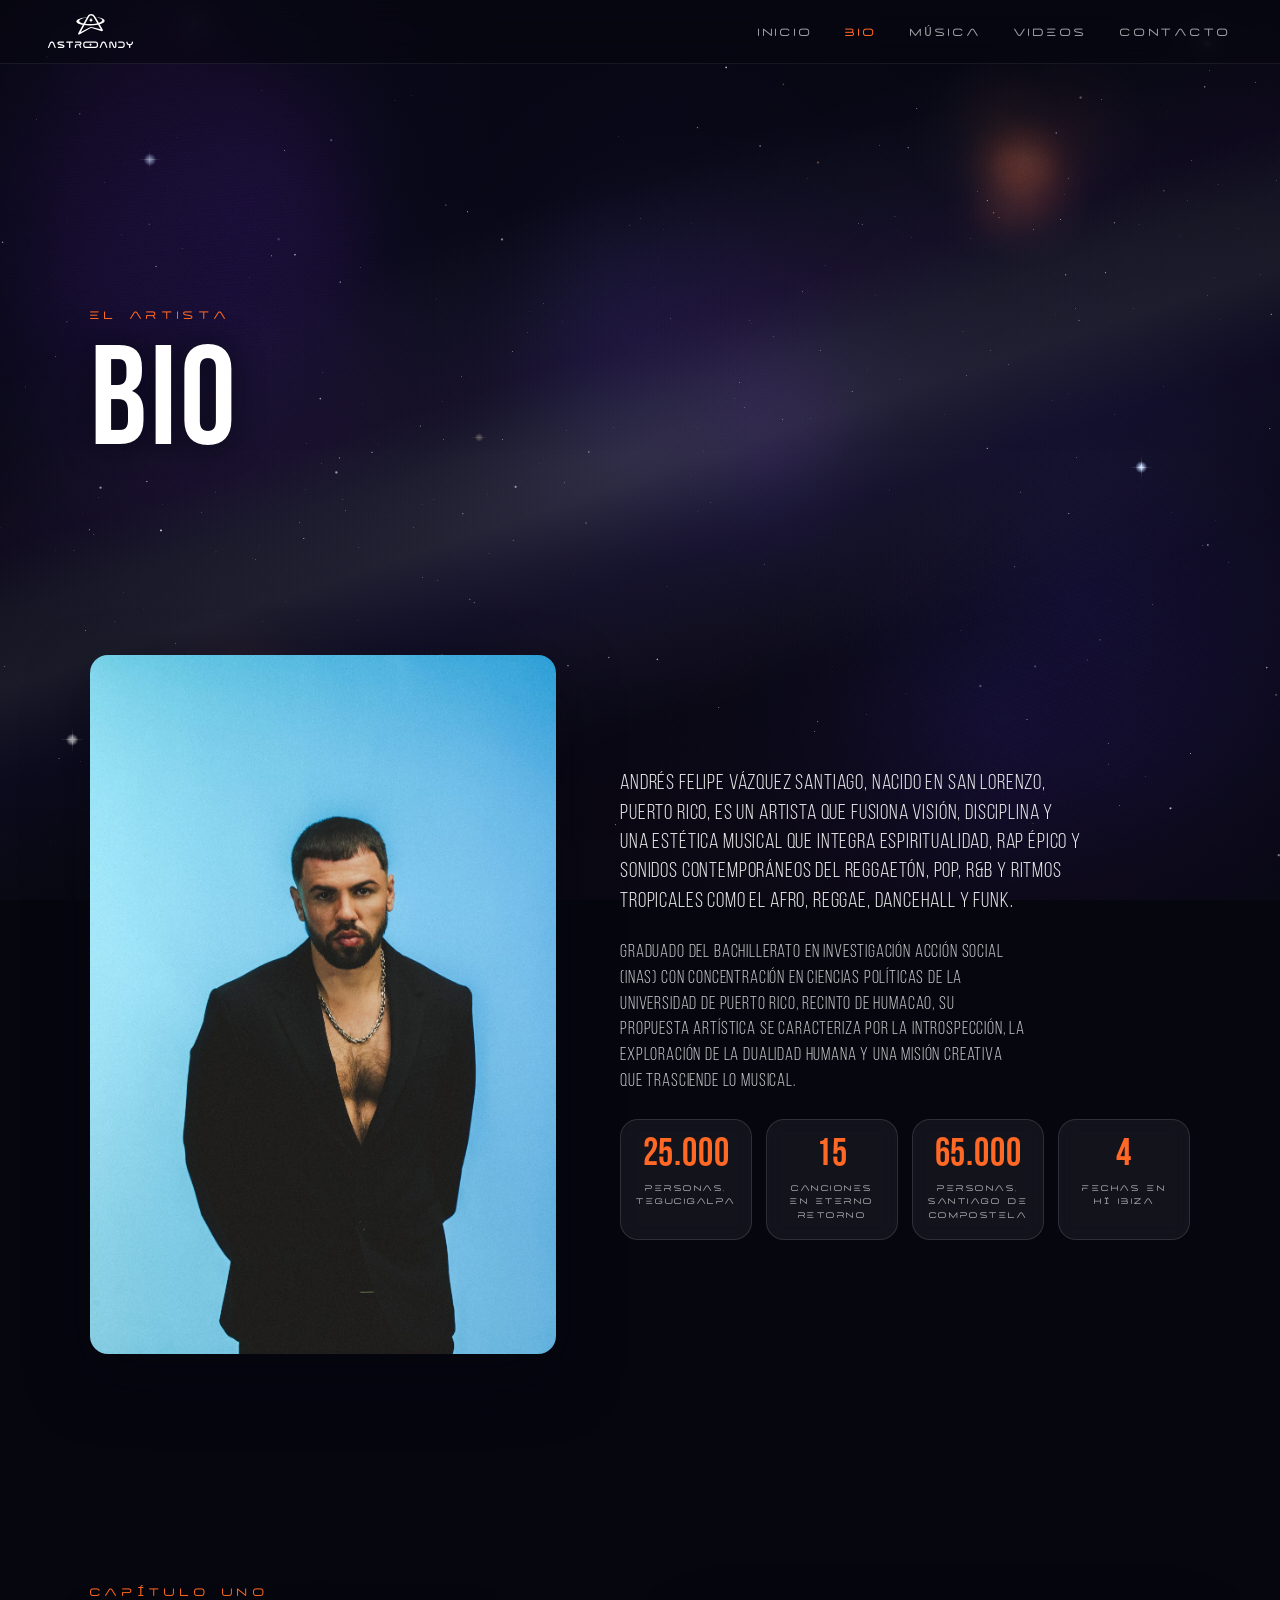
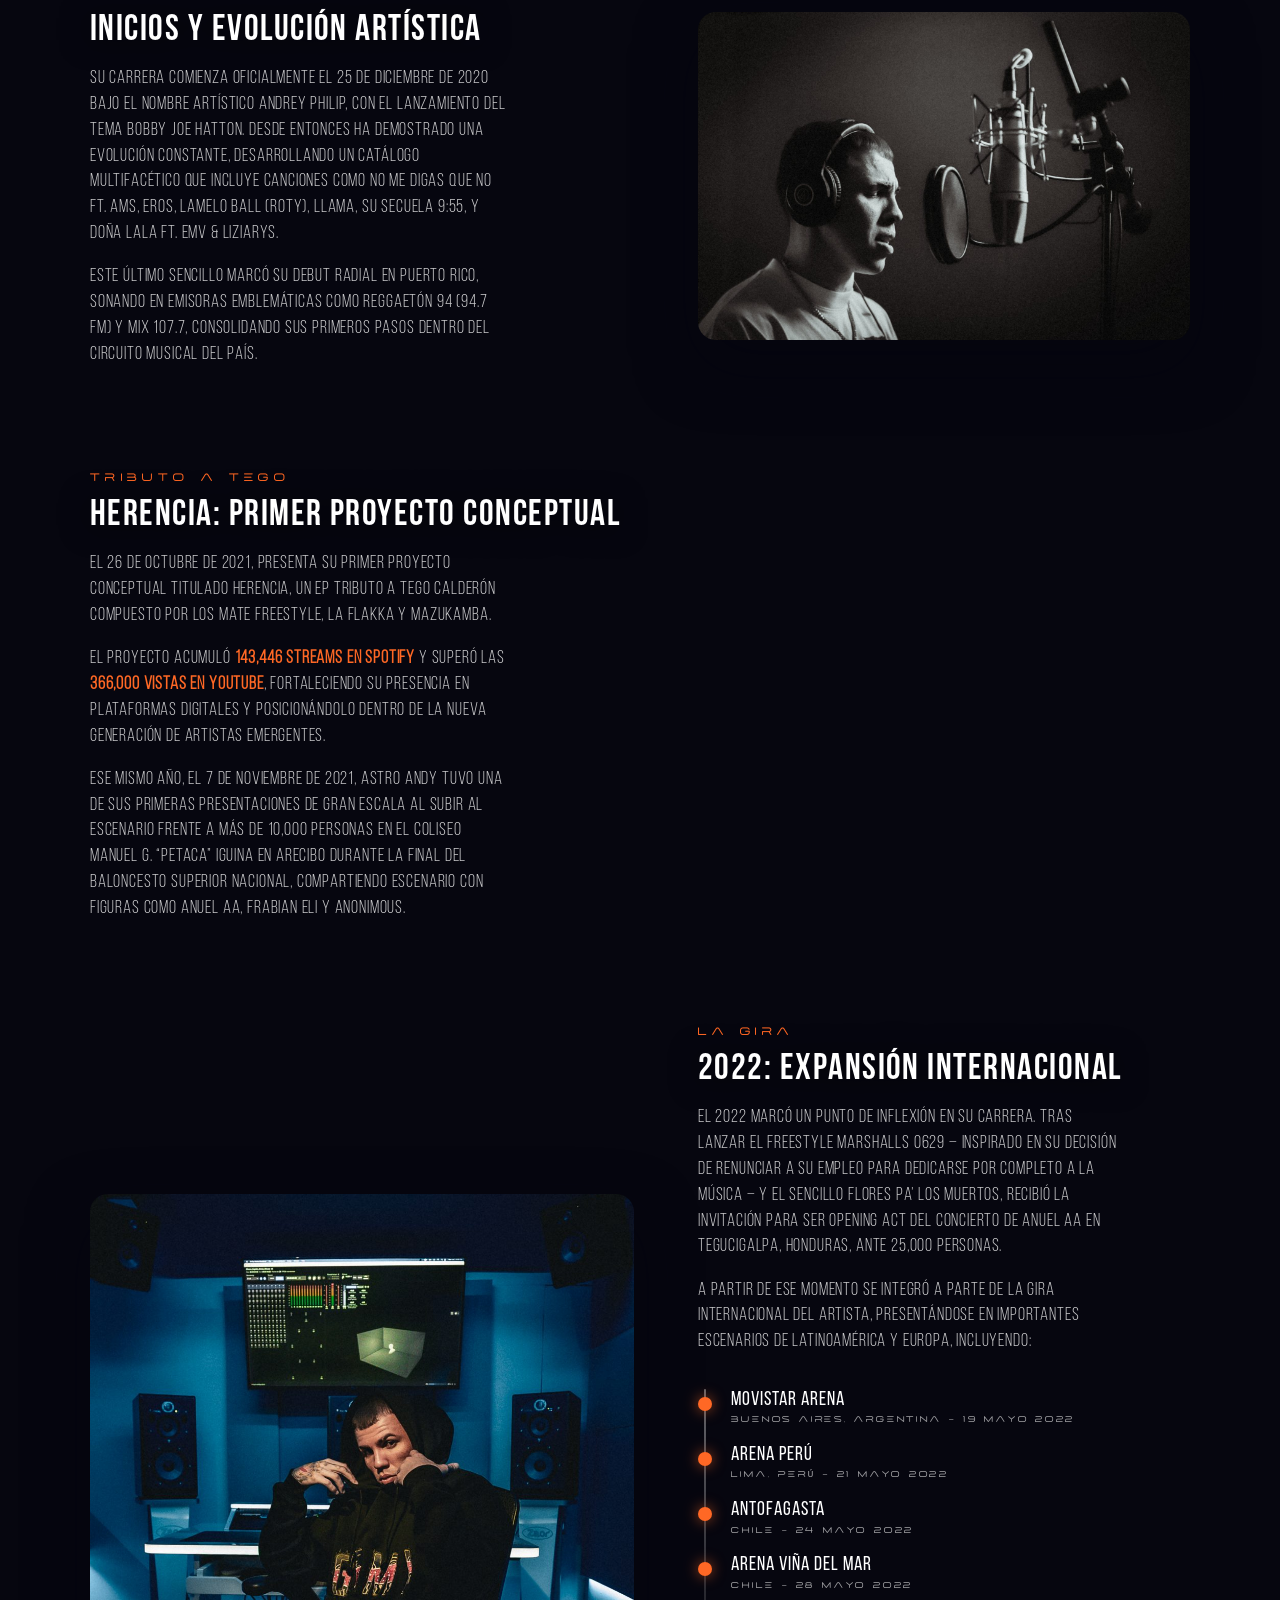
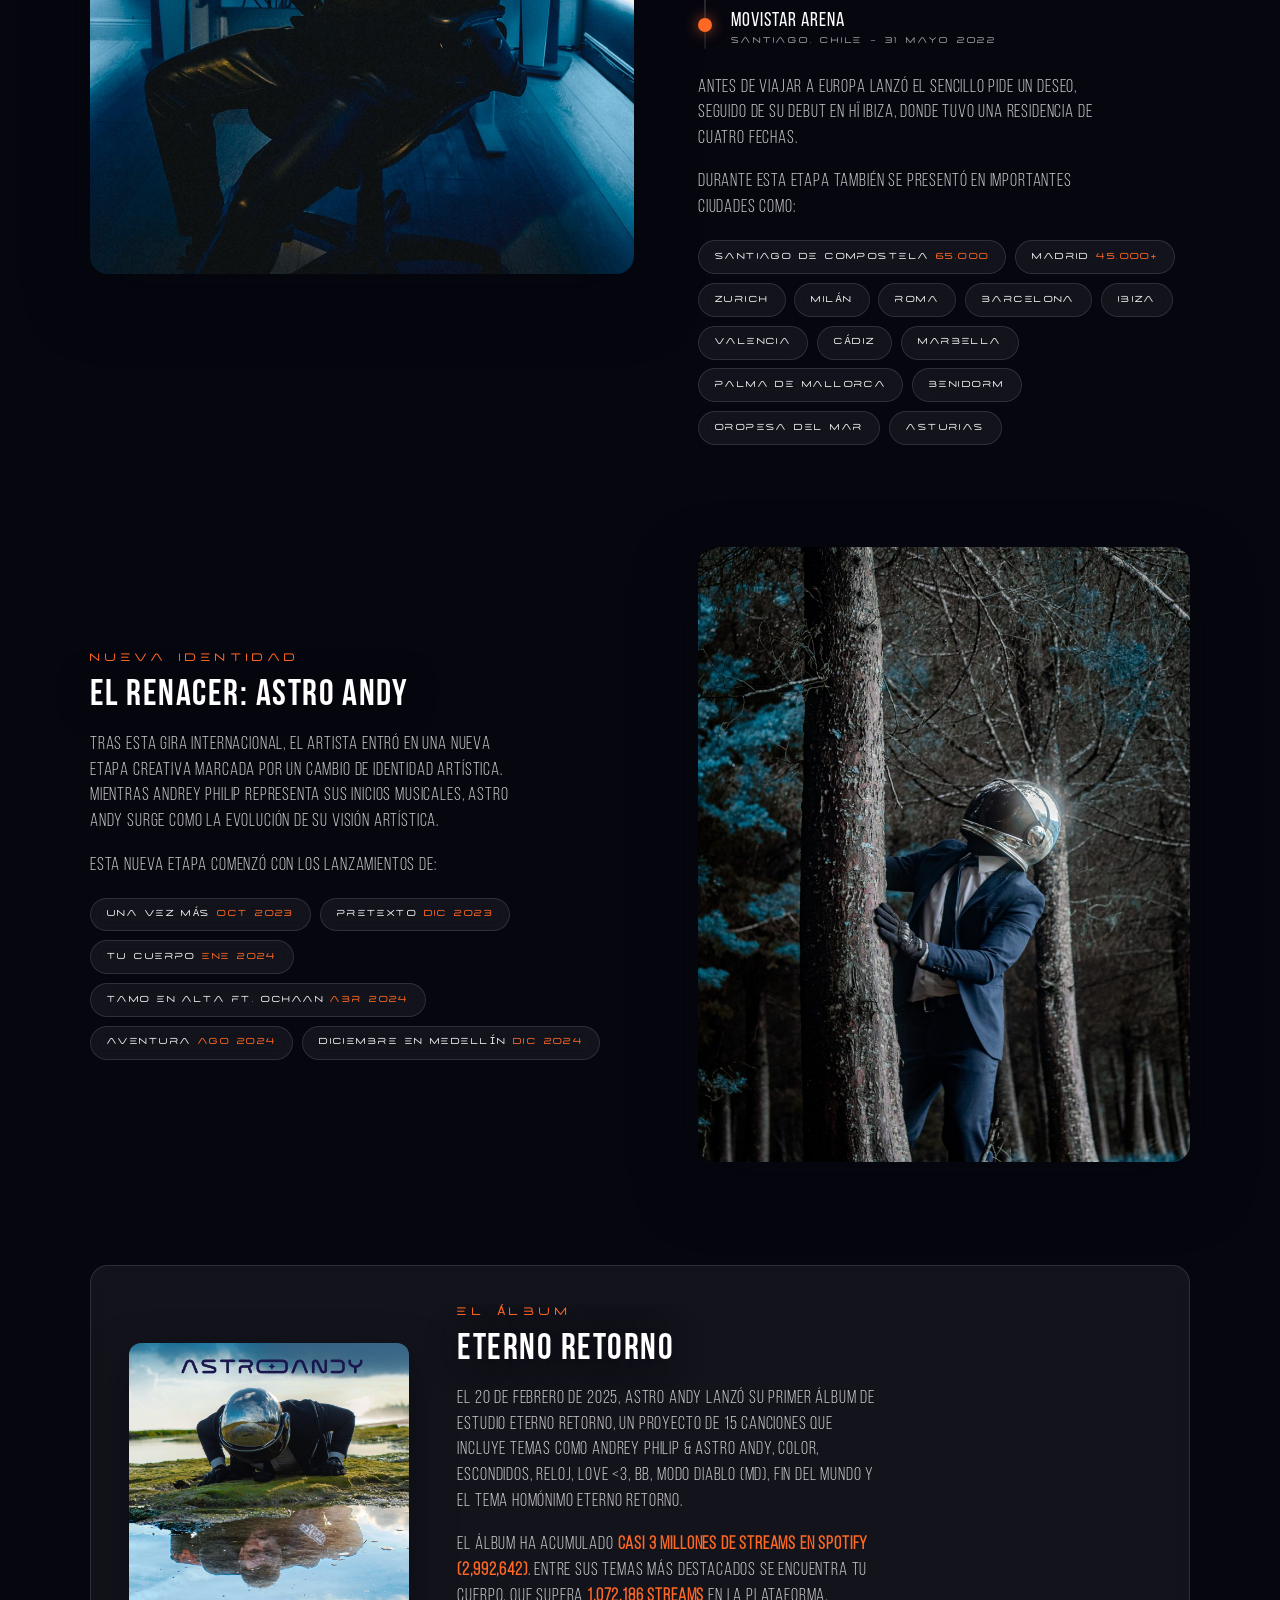
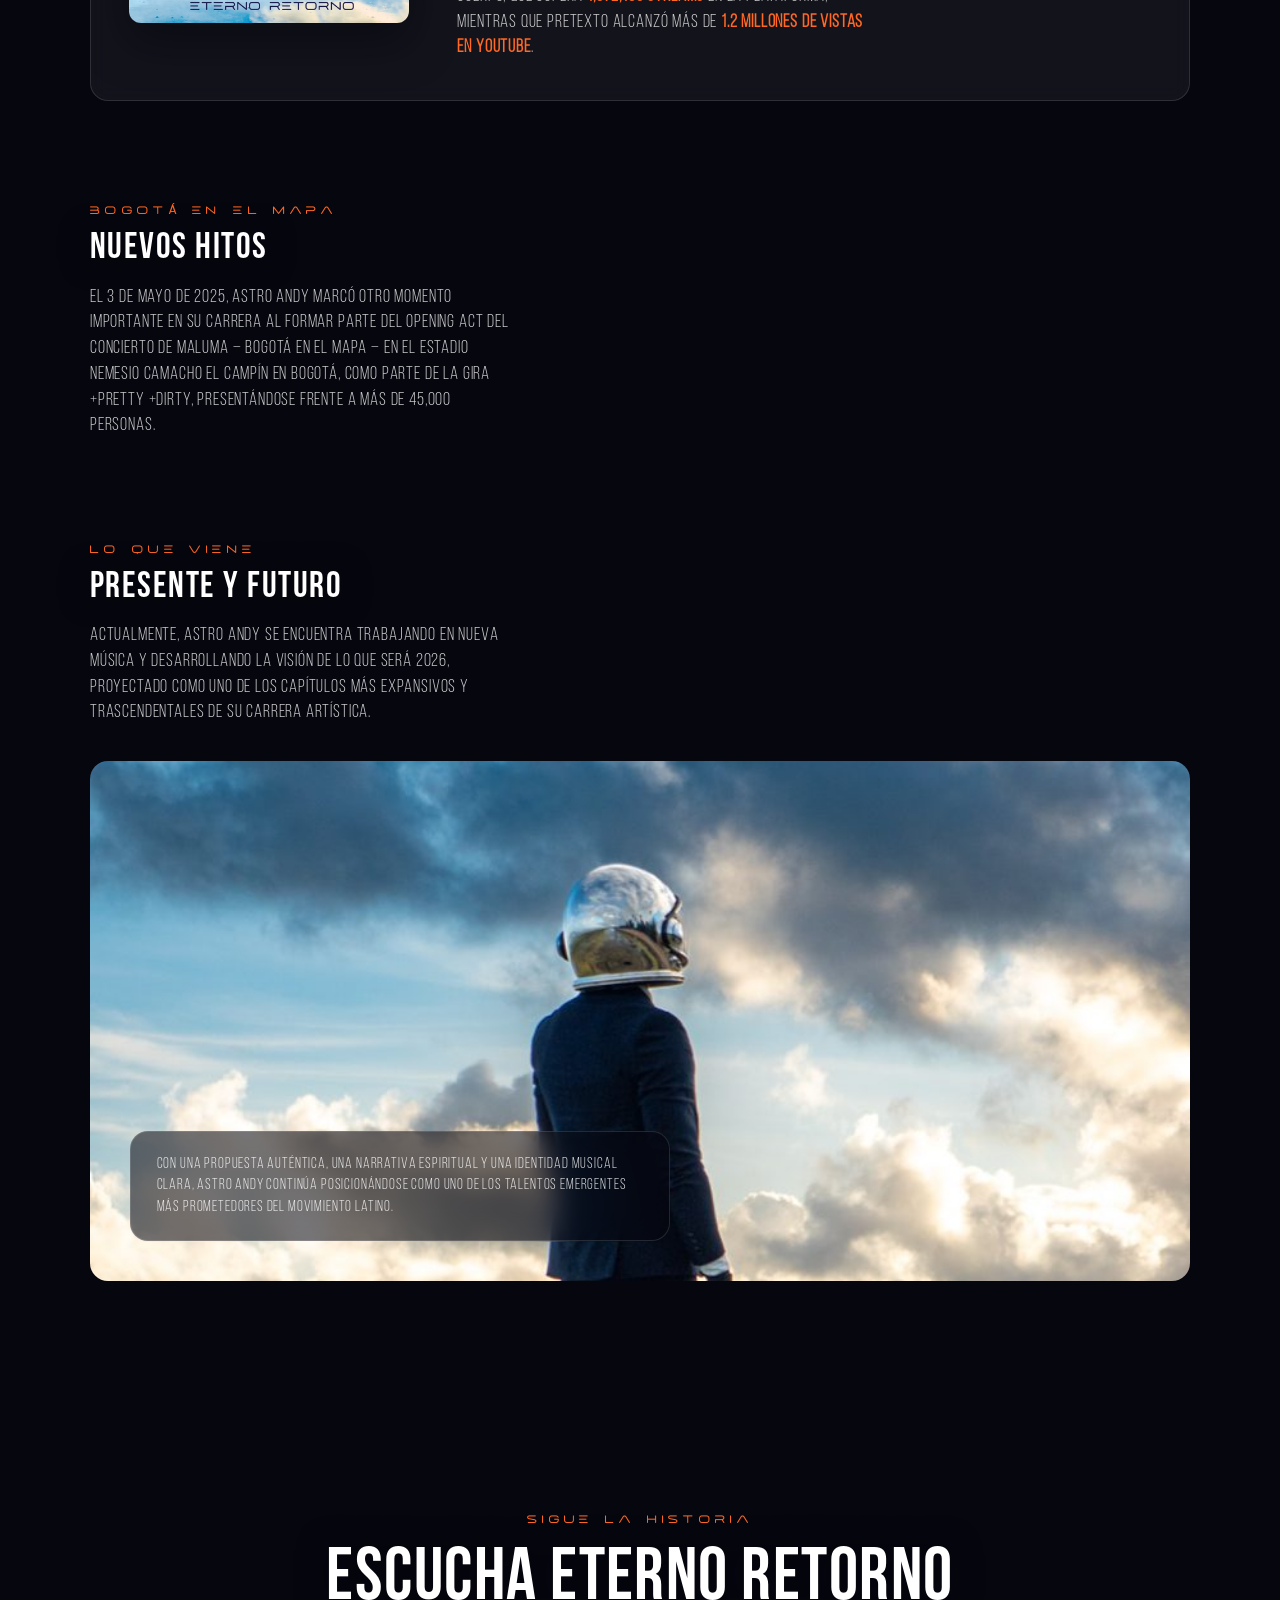
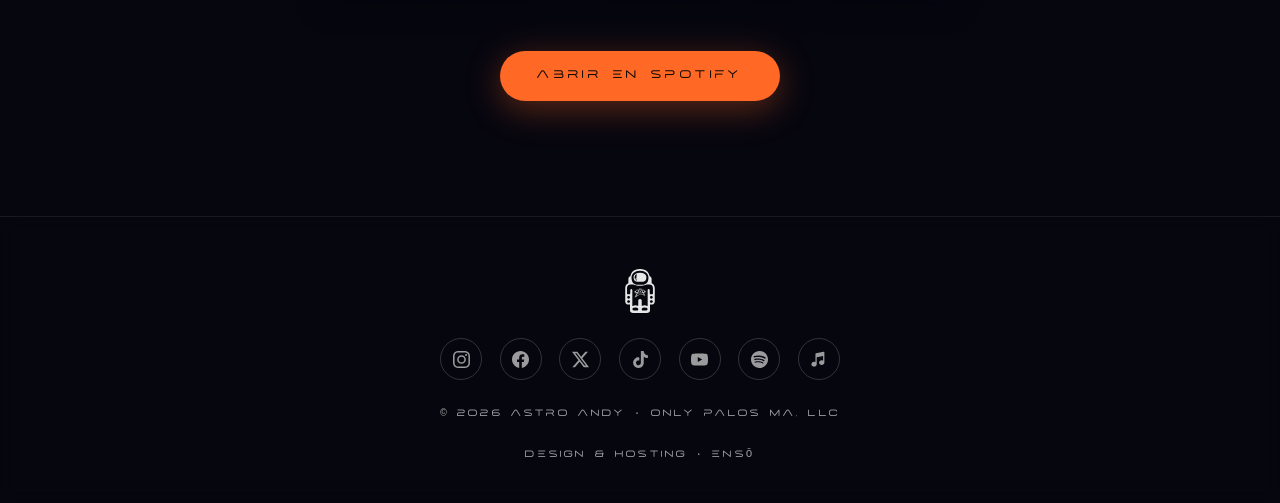
==== bio.html @ 5dbb5cb6 "Astro Andy site concept demo - galaxy background, 5 pages" ====
<!DOCTYPE html>
<html lang="es">
<head>
  <meta charset="UTF-8">
  <meta name="viewport" content="width=device-width, initial-scale=1.0">
  <meta name="robots" content="noindex, nofollow">
  <title>Astro Andy – Bio</title>
  <meta name="description" content="La historia de Astro Andy – de Andrey Philip a Eterno Retorno: giras por Latinoamérica y Europa, residencia en HÏ Ibiza y escenarios ante decenas de miles.">
  <link rel="icon" href="assets/logo/2c.svg">
  <link rel="stylesheet" href="site.css">
  <script src="galaxy.js" defer></script>
  <script src="site.js" defer></script>
  <style>
    /* ---------- bio page-specific ---------- */
    .sr-only { position:absolute; width:1px; height:1px; padding:0; margin:-1px; overflow:hidden; clip:rect(0 0 0 0); white-space:nowrap; border:0; }

    .page-hero {
      min-height:60vh; display:flex; flex-direction:column; justify-content:flex-end;
      padding:8.5rem 0 clamp(2.5rem,5vw,4rem);
    }
    .page-hero .wrap { width:100%; }
    .page-hero .lead { margin-top:1.4rem; }

    /* intro split */
    .intro-grid { display:grid; grid-template-columns:.9fr 1.1fr; gap:clamp(2rem,5vw,4rem); align-items:stretch; }
    .intro-media img {
      width:100%; height:100%; min-height:440px; object-fit:cover;
      border-radius:18px; display:block; box-shadow:0 24px 60px rgba(6,6,15,.55);
    }
    .intro-copy { display:flex; flex-direction:column; justify-content:center; gap:1.5rem; }
    .intro-copy p { color:rgba(255,255,255,.78); max-width:58ch; }
    .intro-copy .intro-lead { font-size:clamp(1.2rem,1.7vw,1.45rem); line-height:1.35; color:var(--text); }

    .stats { display:grid; grid-template-columns:repeat(4,1fr); gap:.9rem; }
    .stat { padding:1.1rem .9rem 1rem; text-align:center; }
    .stat__num {
      display:block; font-family:var(--display); font-weight:700;
      font-size:clamp(1.9rem,3vw,2.7rem); line-height:1; color:var(--orange);
    }
    .stat__label {
      display:block; margin-top:.45rem; font-family:var(--accent);
      font-size:.6rem; letter-spacing:.16em; text-transform:uppercase; color:var(--text-dim);
    }
    .stats .stat:nth-child(2) { transition-delay:.07s; }
    .stats .stat:nth-child(3) { transition-delay:.14s; }
    .stats .stat:nth-child(4) { transition-delay:.21s; }

    /* story */
    .story { display:flex; flex-direction:column; gap:clamp(4.5rem,8vw,7rem); }
    .story p { color:rgba(255,255,255,.78); max-width:60ch; margin-top:1.1rem; }
    .story .eyebrow { margin-bottom:.7rem; }
    .hl { color:var(--orange); font-weight:700; }

    .story-grid { display:grid; grid-template-columns:1.05fr .95fr; gap:clamp(2rem,5vw,4rem); align-items:center; }
    .story-grid--flip .story-media { order:-1; }
    .story-media img {
      width:100%; height:auto; aspect-ratio:4/5; object-fit:cover;
      border-radius:18px; display:block; box-shadow:0 24px 60px rgba(6,6,15,.55);
    }
    .story-media--landscape img { aspect-ratio:3/2; }
    .story-block--narrow { max-width:760px; }

    /* timeline */
    .timeline { list-style:none; position:relative; margin:1.6rem 0 .4rem; }
    .timeline::before {
      content:""; position:absolute; left:6px; top:8px; bottom:8px; width:2px;
      background:linear-gradient(rgba(255,255,255,.38), rgba(255,255,255,.08));
      border-radius:2px;
    }
    .timeline li { position:relative; padding:.5rem 0 .5rem 2.1rem; }
    .timeline li::before {
      content:""; position:absolute; left:0; top:1rem; width:14px; height:14px; border-radius:50%;
      background:var(--orange); box-shadow:0 0 14px rgba(255,104,37,.65);
    }
    .timeline__venue { display:block; font-family:var(--display); font-size:1.25rem; letter-spacing:.05em; color:#fff; line-height:1.15; }
    .timeline__meta { display:block; font-family:var(--accent); font-size:.62rem; letter-spacing:.18em; text-transform:uppercase; color:var(--text-dim); margin-top:.15rem; }

    /* tag-cloud pills */
    .pills { list-style:none; display:flex; flex-wrap:wrap; gap:.55rem; margin-top:1.2rem; }
    .pills li {
      font-family:var(--accent); font-size:.64rem; letter-spacing:.14em; text-transform:uppercase;
      color:var(--text); padding:.55rem 1rem; border-radius:999px;
      background:var(--glass); border:1px solid var(--glass-border);
      backdrop-filter:blur(8px); -webkit-backdrop-filter:blur(8px);
      transition:border-color .22s, transform .22s;
    }
    .pills li:hover { border-color:var(--orange); transform:translateY(-2px); }
    .pills strong { color:var(--orange); font-weight:400; }

    /* album feature */
    .album-feature { display:grid; grid-template-columns:280px 1fr; gap:clamp(1.8rem,4vw,3rem); align-items:center; padding:clamp(1.4rem,3vw,2.4rem); }
    .album-feature:hover { transform:none; }
    .album-feature img { width:100%; height:auto; border-radius:12px; display:block; box-shadow:0 18px 44px rgba(6,6,15,.6); }
    .album-feature p { margin-top:1.1rem; }

    /* closing feature */
    .feature { position:relative; border-radius:18px; overflow:hidden; margin-top:2.2rem; }
    .feature img { width:100%; height:clamp(340px,46vw,520px); object-fit:cover; object-position:center 7%; display:block; }
    .feature__panel {
      position:absolute; left:clamp(1rem,4vw,2.5rem); bottom:clamp(1rem,4vw,2.5rem);
      max-width:540px; padding:1.4rem 1.6rem;
      background:rgba(6,6,15,.55); backdrop-filter:blur(14px); -webkit-backdrop-filter:blur(14px);
      border:1px solid var(--glass-border); border-radius:18px;
    }
    .feature__panel p { margin:0; max-width:none; color:rgba(255,255,255,.85); font-size:.95rem; }

    /* CTA band */
    .cta-band { text-align:center; }
    .cta-band .btn { margin-top:2.2rem; }

    @media (max-width:900px) {
      .intro-grid, .story-grid { grid-template-columns:1fr; }
      .story-grid--flip .story-media { order:0; }
      .intro-media img { min-height:0; height:auto; aspect-ratio:4/5; }
    }
    @media (max-width:640px) {
      .stats { grid-template-columns:repeat(2,1fr); }
      .album-feature { grid-template-columns:1fr; }
      .album-feature img { max-width:280px; }
      .feature__panel { position:static; margin:.9rem 0 0; max-width:none; }
      .feature { overflow:visible; }
      .feature img { border-radius:18px; }
    }
  </style>
</head>
<body>

  <nav class="nav">
    <a class="nav__logo" href="index.html"><img src="assets/logo/1b.svg" alt="Astro Andy"></a>
    <ul class="nav__links">
      <li><a href="index.html">Inicio</a></li>
      <li><a href="bio.html" class="is-active">Bio</a></li>
      <li><a href="musica.html">Música</a></li>
      <li><a href="videos.html">Videos</a></li>
      <li><a href="contacto.html">Contacto</a></li>
    </ul>
  </nav>

  <main class="page">

    <!-- 1 · page hero -->
    <header class="page-hero">
      <div class="wrap">
        <span class="eyebrow">El artista</span>
        <h1 class="display">Bio</h1>
      </div>
    </header>

    <!-- 2 · intro split -->
    <section class="section" aria-label="Introducción">
      <div class="wrap intro-grid">
        <figure class="intro-media reveal">
          <img src="assets/img/portrait-blue.jpg" alt="Retrato editorial de Astro Andy sobre fondo azul" width="1067" height="1600">
        </figure>
        <div class="intro-copy">
          <p class="intro-lead reveal">Andrés Felipe Vázquez Santiago, nacido en San Lorenzo, Puerto Rico, es un artista que fusiona visión, disciplina y una estética musical que integra espiritualidad, rap épico y sonidos contemporáneos del reggaetón, pop, R&amp;B y ritmos tropicales como el afro, reggae, dancehall y funk.</p>
          <p class="reveal">Graduado del Bachillerato en Investigación Acción Social (INAS) con concentración en Ciencias Políticas de la Universidad de Puerto Rico, Recinto de Humacao, su propuesta artística se caracteriza por la introspección, la exploración de la dualidad humana y una misión creativa que trasciende lo musical.</p>
          <div class="stats">
            <div class="stat card reveal"><span class="stat__num">25.000</span><span class="stat__label">personas, Tegucigalpa</span></div>
            <div class="stat card reveal"><span class="stat__num">15</span><span class="stat__label">canciones en Eterno Retorno</span></div>
            <div class="stat card reveal"><span class="stat__num">65.000</span><span class="stat__label">personas, Santiago de Compostela</span></div>
            <div class="stat card reveal"><span class="stat__num">4</span><span class="stat__label">fechas en HÏ Ibiza</span></div>
          </div>
        </div>
      </div>
    </section>

    <!-- 3 · story -->
    <section class="section">
      <h2 class="sr-only">La historia</h2>
      <div class="wrap story">

        <!-- Inicios -->
        <article class="story-grid reveal">
          <div>
            <span class="eyebrow">Capítulo uno</span>
            <h3 class="display">Inicios y evolución artística</h3>
            <p>Su carrera comienza oficialmente el 25 de diciembre de 2020 bajo el nombre artístico Andrey Philip, con el lanzamiento del tema Bobby Joe Hatton. Desde entonces ha demostrado una evolución constante, desarrollando un catálogo multifacético que incluye canciones como No Me Digas Que No ft. AMS, Eros, Lamelo Ball (ROTY), Llama, su secuela 9:55, y Doña Lala ft. EMV &amp; Liziarys.</p>
            <p>Este último sencillo marcó su debut radial en Puerto Rico, sonando en emisoras emblemáticas como Reggaetón 94 (94.7 FM) y Mix 107.7, consolidando sus primeros pasos dentro del circuito musical del país.</p>
          </div>
          <figure class="story-media story-media--landscape">
            <img src="assets/img/studio-mic.jpg" alt="Astro Andy grabando en una cabina vocal" width="1600" height="1067" loading="lazy">
          </figure>
        </article>

        <!-- Herencia -->
        <article class="story-block--narrow reveal">
          <span class="eyebrow">Tributo a Tego</span>
          <h3 class="display">Herencia: primer proyecto conceptual</h3>
          <p>El 26 de octubre de 2021, presenta su primer proyecto conceptual titulado Herencia, un EP tributo a Tego Calderón compuesto por Los Mate Freestyle, La Flakka y Mazukamba.</p>
          <p>El proyecto acumuló <strong class="hl">143,446 streams en Spotify</strong> y superó las <strong class="hl">366,000 vistas en YouTube</strong>, fortaleciendo su presencia en plataformas digitales y posicionándolo dentro de la nueva generación de artistas emergentes.</p>
          <p>Ese mismo año, el 7 de noviembre de 2021, Astro Andy tuvo una de sus primeras presentaciones de gran escala al subir al escenario frente a más de 10,000 personas en el Coliseo Manuel G. “Petaca” Iguina en Arecibo durante la final del Baloncesto Superior Nacional, compartiendo escenario con figuras como Anuel AA, Frabian Eli y Anonimous.</p>
        </article>

        <!-- 2022 -->
        <article class="story-grid story-grid--flip reveal">
          <div>
            <span class="eyebrow">La gira</span>
            <h3 class="display">2022: expansión internacional</h3>
            <p>El 2022 marcó un punto de inflexión en su carrera. Tras lanzar el freestyle Marshalls 0629 – inspirado en su decisión de renunciar a su empleo para dedicarse por completo a la música – y el sencillo Flores Pa’ Los Muertos, recibió la invitación para ser opening act del concierto de Anuel AA en Tegucigalpa, Honduras, ante 25,000 personas.</p>
            <p>A partir de ese momento se integró a parte de la gira internacional del artista, presentándose en importantes escenarios de Latinoamérica y Europa, incluyendo:</p>
            <ul class="timeline">
              <li><span class="timeline__venue">Movistar Arena</span><span class="timeline__meta">Buenos Aires, Argentina – 19 mayo 2022</span></li>
              <li><span class="timeline__venue">Arena Perú</span><span class="timeline__meta">Lima, Perú – 21 mayo 2022</span></li>
              <li><span class="timeline__venue">Antofagasta</span><span class="timeline__meta">Chile – 24 mayo 2022</span></li>
              <li><span class="timeline__venue">Arena Viña del Mar</span><span class="timeline__meta">Chile – 28 mayo 2022</span></li>
              <li><span class="timeline__venue">Movistar Arena</span><span class="timeline__meta">Santiago, Chile – 31 mayo 2022</span></li>
            </ul>
            <p>Antes de viajar a Europa lanzó el sencillo Pide Un Deseo, seguido de su debut en HÏ Ibiza, donde tuvo una residencia de cuatro fechas.</p>
            <p>Durante esta etapa también se presentó en importantes ciudades como:</p>
            <ul class="pills">
              <li>Santiago de Compostela <strong>65.000</strong></li>
              <li>Madrid <strong>45.000+</strong></li>
              <li>Zurich</li>
              <li>Milán</li>
              <li>Roma</li>
              <li>Barcelona</li>
              <li>Ibiza</li>
              <li>Valencia</li>
              <li>Cádiz</li>
              <li>Marbella</li>
              <li>Palma de Mallorca</li>
              <li>Benidorm</li>
              <li>Oropesa del Mar</li>
              <li>Asturias</li>
            </ul>
          </div>
          <figure class="story-media">
            <img src="assets/img/studio-blue-1.jpg" alt="Astro Andy en el estudio azul estilo nave espacial" width="1066" height="1600" loading="lazy">
          </figure>
        </article>

        <!-- El renacer -->
        <article class="story-grid reveal">
          <div>
            <span class="eyebrow">Nueva identidad</span>
            <h3 class="display">El renacer: Astro Andy</h3>
            <p>Tras esta gira internacional, el artista entró en una nueva etapa creativa marcada por un cambio de identidad artística. Mientras Andrey Philip representa sus inicios musicales, Astro Andy surge como la evolución de su visión artística.</p>
            <p>Esta nueva etapa comenzó con los lanzamientos de:</p>
            <ul class="pills">
              <li>Una Vez Más <strong>oct 2023</strong></li>
              <li>Pretexto <strong>dic 2023</strong></li>
              <li>Tu Cuerpo <strong>ene 2024</strong></li>
              <li>Tamo En Alta ft. Ochaan <strong>abr 2024</strong></li>
              <li>Aventura <strong>ago 2024</strong></li>
              <li>Diciembre En Medellín <strong>dic 2024</strong></li>
            </ul>
          </div>
          <figure class="story-media">
            <img src="assets/img/helmet-water.jpg" alt="Casco de astronauta reflejando el agua – el renacer de Astro Andy" width="900" height="1600" loading="lazy">
          </figure>
        </article>

        <!-- Eterno Retorno -->
        <article class="reveal">
          <div class="card album-feature">
            <img src="assets/covers/album-eterno-retorno.jpg" alt="Portada del álbum Eterno Retorno" width="1000" height="1000" loading="lazy">
            <div>
              <span class="eyebrow">El álbum</span>
              <h3 class="display">Eterno Retorno</h3>
              <p>El 20 de febrero de 2025, Astro Andy lanzó su primer álbum de estudio Eterno Retorno, un proyecto de 15 canciones que incluye temas como Andrey Philip &amp; Astro Andy, Color, Escondidos, Reloj, Love &lt;3, Bb, Modo Diablo (MD), Fin Del Mundo y el tema homónimo Eterno Retorno.</p>
              <p>El álbum ha acumulado <strong class="hl">casi 3 millones de streams en Spotify (2,992,642)</strong>. Entre sus temas más destacados se encuentra Tu Cuerpo, que supera <strong class="hl">1,072,186 streams</strong> en la plataforma, mientras que Pretexto alcanzó más de <strong class="hl">1.2 millones de vistas en YouTube</strong>.</p>
            </div>
          </div>
        </article>

        <!-- Nuevos hitos -->
        <article class="story-block--narrow reveal">
          <span class="eyebrow">Bogotá en el mapa</span>
          <h3 class="display">Nuevos hitos</h3>
          <p>El 3 de mayo de 2025, Astro Andy marcó otro momento importante en su carrera al formar parte del opening act del concierto de Maluma – Bogotá En El Mapa – en el Estadio Nemesio Camacho El Campín en Bogotá, como parte de la gira +Pretty +Dirty, presentándose frente a más de 45,000 personas.</p>
        </article>

        <!-- Presente y futuro -->
        <article class="reveal">
          <span class="eyebrow">Lo que viene</span>
          <h3 class="display">Presente y futuro</h3>
          <p>Actualmente, Astro Andy se encuentra trabajando en nueva música y desarrollando la visión de lo que será 2026, proyectado como uno de los capítulos más expansivos y trascendentales de su carrera artística.</p>
          <figure class="feature">
            <img src="assets/img/helmet-sky-2.jpg" alt="Casco de astronauta reflejando el cielo" width="860" height="1600" loading="lazy">
            <figcaption class="feature__panel">
              <p>Con una propuesta auténtica, una narrativa espiritual y una identidad musical clara, Astro Andy continúa posicionándose como uno de los talentos emergentes más prometedores del movimiento latino.</p>
            </figcaption>
          </figure>
        </article>

      </div>
    </section>

    <!-- 4 · CTA -->
    <section class="section cta-band">
      <div class="wrap reveal">
        <span class="eyebrow">Sigue la historia</span>
        <h2 class="display">Escucha Eterno Retorno</h2>
        <a class="btn btn--primary" href="https://open.spotify.com/artist/7Mx1mmKAtCnSUsemQwussI" target="_blank" rel="noopener">Abrir en Spotify</a>
      </div>
    </section>

    <!-- 5 · footer -->
    <footer class="footer">
      <div class="wrap">
        <img class="footer__logo" src="assets/logo/3b.svg" alt="Astro Andy spaceman" width="44" height="44">
        <div class="socials">
          <a href="https://www.instagram.com/astroandypr/" target="_blank" rel="noopener" aria-label="Instagram">
            <svg viewBox="0 0 24 24" aria-hidden="true"><path d="M12 2.2c3.2 0 3.58.01 4.85.07 1.17.05 1.8.25 2.23.41.56.22.96.48 1.38.9.42.42.68.82.9 1.38.16.42.36 1.06.41 2.23.06 1.27.07 1.65.07 4.85s-.01 3.58-.07 4.85c-.05 1.17-.25 1.8-.41 2.23-.22.56-.48.96-.9 1.38-.42.42-.82.68-1.38.9-.42.16-1.06.36-2.23.41-1.27.06-1.65.07-4.85.07s-3.58-.01-4.85-.07c-1.17-.05-1.8-.25-2.23-.41a3.72 3.72 0 0 1-1.38-.9 3.72 3.72 0 0 1-.9-1.38c-.16-.42-.36-1.06-.41-2.23C2.21 15.58 2.2 15.2 2.2 12s.01-3.58.07-4.85c.05-1.17.25-1.8.41-2.23.22-.56.48-.96.9-1.38.42-.42.82-.68 1.38-.9.42-.16 1.06-.36 2.23-.41C8.42 2.21 8.8 2.2 12 2.2M12 0C8.74 0 8.33.01 7.05.07 5.78.13 4.9.33 4.14.63c-.79.3-1.46.72-2.13 1.38C1.35 2.68.93 3.35.63 4.14.33 4.9.13 5.78.07 7.05.01 8.33 0 8.74 0 12s.01 3.67.07 4.95c.06 1.27.26 2.15.56 2.91.3.79.72 1.46 1.38 2.13.67.66 1.34 1.08 2.13 1.38.76.3 1.64.5 2.91.56 1.28.06 1.69.07 4.95.07s3.67-.01 4.95-.07c1.27-.06 2.15-.26 2.91-.56a5.9 5.9 0 0 0 2.13-1.38 5.9 5.9 0 0 0 1.38-2.13c.3-.76.5-1.64.56-2.91.06-1.28.07-1.69.07-4.95s-.01-3.67-.07-4.95c-.06-1.27-.26-2.15-.56-2.91-.3-.79-.72-1.46-1.38-2.13A5.9 5.9 0 0 0 19.86.63c-.76-.3-1.64-.5-2.91-.56C15.67.01 15.26 0 12 0Zm0 5.84A6.16 6.16 0 1 0 18.16 12 6.16 6.16 0 0 0 12 5.84ZM12 16a4 4 0 1 1 4-4 4 4 0 0 1-4 4Zm7.85-10.4a1.44 1.44 0 1 1-1.44-1.44 1.44 1.44 0 0 1 1.44 1.44Z"/></svg>
          </a>
          <a href="https://www.facebook.com/astroandyprmusic/" target="_blank" rel="noopener" aria-label="Facebook">
            <svg viewBox="0 0 24 24" aria-hidden="true"><path d="M24 12.07C24 5.44 18.63.07 12 .07S0 5.44 0 12.07c0 5.99 4.39 10.95 10.13 11.85v-8.38H7.08v-3.47h3.05V9.43c0-3.01 1.79-4.67 4.53-4.67 1.31 0 2.69.23 2.69.23v2.96h-1.51c-1.49 0-1.96.92-1.96 1.87v2.25h3.33l-.53 3.47h-2.8v8.38C19.61 23.02 24 18.06 24 12.07Z"/></svg>
          </a>
          <a href="https://www.twitter.com/astroandypr_" target="_blank" rel="noopener" aria-label="X">
            <svg viewBox="0 0 24 24" aria-hidden="true"><path d="M18.9 1.15h3.68l-8.04 9.19L24 22.85h-7.41l-5.8-7.59-6.64 7.59H.47l8.6-9.83L0 1.15h7.59l5.25 6.93ZM17.61 20.64h2.04L6.49 3.24H4.3Z"/></svg>
          </a>
          <a href="https://www.tiktok.com/tag/astroandypr" target="_blank" rel="noopener" aria-label="TikTok">
            <svg viewBox="0 0 24 24" aria-hidden="true"><path d="M12.53.02C13.84 0 15.14.01 16.44 0c.08 1.53.63 3.09 1.75 4.17 1.12 1.11 2.7 1.62 4.24 1.79v4.03c-1.44-.05-2.89-.35-4.2-.97-.57-.26-1.1-.59-1.62-.93-.01 2.92.01 5.84-.02 8.75-.08 1.4-.54 2.79-1.35 3.94-1.31 1.92-3.58 3.17-5.91 3.21-1.43.08-2.86-.31-4.08-1.03-2.02-1.19-3.44-3.37-3.65-5.71-.02-.5-.03-1-.01-1.49.18-1.9 1.12-3.72 2.58-4.96 1.66-1.44 3.98-2.13 6.15-1.72.02 1.48-.04 2.96-.04 4.44-.99-.32-2.15-.23-3.02.37-.63.41-1.11 1.04-1.36 1.75-.21.51-.15 1.07-.14 1.61.24 1.64 1.82 3.02 3.5 2.87 1.12-.01 2.19-.66 2.77-1.61.19-.33.4-.67.41-1.06.1-1.79.06-3.57.07-5.36.01-4.03-.01-8.05.02-12.07Z"/></svg>
          </a>
          <a href="https://youtube.com/@astroandypr" target="_blank" rel="noopener" aria-label="YouTube">
            <svg viewBox="0 0 24 24" aria-hidden="true"><path d="M23.5 6.19a3.02 3.02 0 0 0-2.12-2.14C19.5 3.55 12 3.55 12 3.55s-7.5 0-9.38.5A3.02 3.02 0 0 0 .5 6.19C0 8.07 0 12 0 12s0 3.93.5 5.81a3.02 3.02 0 0 0 2.12 2.14c1.88.5 9.38.5 9.38.5s7.5 0 9.38-.5a3.02 3.02 0 0 0 2.12-2.14C24 15.93 24 12 24 12s0-3.93-.5-5.81ZM9.55 15.57V8.43L15.82 12l-6.27 3.57Z"/></svg>
          </a>
          <a href="https://open.spotify.com/artist/7Mx1mmKAtCnSUsemQwussI" target="_blank" rel="noopener" aria-label="Spotify">
            <svg viewBox="0 0 24 24" aria-hidden="true"><path d="M12 0C5.4 0 0 5.4 0 12s5.4 12 12 12 12-5.4 12-12S18.66 0 12 0Zm5.52 17.34c-.24.36-.66.48-1.02.24-2.82-1.74-6.36-2.1-10.56-1.14-.42.12-.78-.18-.9-.54-.12-.42.18-.78.54-.9 4.56-1.02 8.52-.6 11.64 1.32.42.18.48.66.3 1.02Zm1.44-3.3c-.3.42-.84.6-1.26.3-3.24-1.98-8.16-2.58-11.94-1.38-.48.12-1.02-.12-1.14-.6-.12-.48.12-1.02.6-1.14 4.34-1.32 9.74-.66 13.46 1.62.36.18.54.78.28 1.2Zm.12-3.36C15.24 8.4 8.82 8.16 5.16 9.3c-.6.18-1.2-.18-1.38-.72-.18-.6.18-1.2.72-1.38 4.26-1.26 11.28-1.02 15.72 1.62.54.3.72 1.02.42 1.56-.3.42-1.02.6-1.56.3Z"/></svg>
          </a>
          <a href="https://music.apple.com/us/artist/astro-andy/1699243003" target="_blank" rel="noopener" aria-label="Apple Music">
            <svg viewBox="0 0 24 24" aria-hidden="true"><path d="M19 1 8.5 3.05a1 1 0 0 0-.8.98v11.63a4.4 4.4 0 0 0-1.95-.46C3.68 15.2 2 16.55 2 18.6S3.68 22 5.75 22 9.5 20.65 9.5 18.6V8.72l9-1.76v6.4a4.4 4.4 0 0 0-1.95-.46c-2.07 0-3.75 1.35-3.75 3.4s1.68 3.4 3.75 3.4S20.3 18.35 20.3 16.3V1.98A1 1 0 0 0 19 1Z"/></svg>
          </a>
        </div>
        <p class="footer__fine">© 2026 Astro Andy · Only Palos Ma, LLC</p>
        <p class="footer__fine">Design &amp; Hosting · <a href="https://enso.dk" target="_blank" rel="noopener">Ensō</a></p>
      </div>
    </footer>

  </main>

</body>
</html>
---- site.css ----
/* ==========================================================================
   ASTRO ANDY – shared design kit (concept mock)
   Brand: #1B174E navy · #711FB3 purple · #4228D6 indigo · #FF6825 orange
   Type:  Bebas Neue Bold (display) · Baropus (eyebrow/labels) · Bebas Neue Book (body)
   ========================================================================== */

@font-face { font-family:'Bebas Neue'; src:url('assets/fonts/BebasNeue-Bold.otf') format('opentype'); font-weight:700; font-display:swap; }
@font-face { font-family:'Bebas Neue'; src:url('assets/fonts/BebasNeue-Regular.otf') format('opentype'); font-weight:400; font-display:swap; }
@font-face { font-family:'Bebas Book'; src:url('assets/fonts/BebasNeue-Book.otf') format('opentype'); font-weight:400; font-display:swap; }
@font-face { font-family:'Baropus'; src:url('assets/fonts/Baropus.otf') format('opentype'); font-weight:400; font-display:swap; }

:root {
  --navy:#1B174E; --purple:#711FB3; --indigo:#4228D6; --orange:#FF6825;
  --ink:#1D1D1B; --gray:#DADADA;
  --text:rgba(255,255,255,.92); --text-dim:rgba(255,255,255,.6);
  --glass:rgba(255,255,255,.055); --glass-border:rgba(255,255,255,.12);
  --display:'Bebas Neue',sans-serif; --accent:'Baropus',monospace; --body:'Bebas Book','Bebas Neue',sans-serif;
  --wrap:1180px;
}

* { margin:0; padding:0; box-sizing:border-box; }
html { scroll-behavior:smooth; }
@media (prefers-reduced-motion: reduce) { html { scroll-behavior:auto; } }
body { font-family:var(--body); background:#06060f; color:var(--text); font-size:1.15rem; line-height:1.4; letter-spacing:.045em; -webkit-font-smoothing:antialiased; }

/* content sits above the fixed galaxy canvas (z-index 0) */
.page { position:relative; z-index:1; }

/* ---------- nav ---------- */
.nav {
  position:fixed; top:0; left:0; right:0; z-index:10;
  display:flex; align-items:center; justify-content:space-between;
  padding:.9rem clamp(1.2rem,4vw,3rem);
  background:rgba(6,6,15,.55); backdrop-filter:blur(14px); -webkit-backdrop-filter:blur(14px);
  border-bottom:1px solid rgba(255,255,255,.07);
}
.nav__logo img { height:34px; display:block; }
.nav__links { display:flex; gap:clamp(1rem,2.5vw,2.2rem); list-style:none; }
.nav__links a {
  font-family:var(--accent); font-size:.78rem; letter-spacing:.22em; text-transform:uppercase;
  color:var(--text-dim); text-decoration:none; transition:color .2s;
}
.nav__links a:hover { color:#fff; }
.nav__links a.is-active { color:var(--orange); }
@media (max-width:640px){
  .nav__links{ gap:.7rem } .nav__links a{ font-size:.62rem; letter-spacing:.1em } .nav__logo img{ height:24px }
  .nav__links li:first-child{ display:none } /* el logo ya es Inicio */
}

/* ---------- type ---------- */
.eyebrow {
  font-family:var(--accent); font-size:.8rem; letter-spacing:.34em; text-transform:uppercase;
  color:var(--orange); margin-bottom:1rem; display:block;
}
.display {
  font-family:var(--display); font-weight:700; line-height:.95; letter-spacing:.02em;
  color:#fff; text-shadow:0 2px 30px rgba(6,6,15,.8);
}
h1.display { font-size:clamp(4.2rem,11vw,9.5rem); }
h2.display { font-size:clamp(2.6rem,6vw,4.6rem); }
h3.display { font-size:clamp(1.6rem,3vw,2.3rem); letter-spacing:.04em; }
.lead { font-size:clamp(1.2rem,1.7vw,1.45rem); line-height:1.35; color:var(--text-dim); max-width:70ch; }

/* ---------- layout ---------- */
.section { padding-block:clamp(5.5rem,9vw,8.5rem); }
.wrap { max-width:var(--wrap); margin-inline:auto; padding-inline:clamp(1.2rem,4vw,2.5rem); }
.hero { min-height:100vh; display:flex; flex-direction:column; justify-content:center; align-items:center; text-align:center; padding:7rem 1.5rem 4rem; }

/* ---------- buttons ---------- */
.btn {
  display:inline-block; font-family:var(--accent); font-size:.82rem; letter-spacing:.26em; text-transform:uppercase;
  padding:1rem 2.3rem; border-radius:999px; text-decoration:none; transition:transform .22s, box-shadow .22s, background .22s;
}
.btn--primary { background:var(--orange); color:#160d06; box-shadow:0 8px 34px rgba(255,104,37,.35); }
.btn--primary:hover { transform:translateY(-2px); box-shadow:0 12px 44px rgba(255,104,37,.5); }
.btn--ghost { border:1px solid rgba(255,255,255,.3); color:var(--text); }
.btn--ghost:hover { background:rgba(255,255,255,.08); transform:translateY(-2px); }

/* ---------- glass cards ---------- */
.card {
  background:var(--glass); border:1px solid var(--glass-border); border-radius:18px;
  backdrop-filter:blur(10px); -webkit-backdrop-filter:blur(10px);
  overflow:hidden; transition:transform .28s ease, border-color .28s ease, box-shadow .28s ease;
}
.card:hover { transform:translateY(-6px); border-color:rgba(255,255,255,.28); box-shadow:0 18px 50px rgba(66,40,214,.25); }
.card__body { padding:1.15rem 1.25rem 1.3rem; }
.card__title { font-family:var(--display); font-size:1.35rem; letter-spacing:.05em; color:#fff; }
.card__meta { font-size:.74rem; letter-spacing:.16em; text-transform:uppercase; color:var(--text-dim); margin-top:.25rem; }
.card img { width:100%; display:block; }

/* ---------- per-card platform links ---------- */
.song-card__platforms { display:flex; gap:.5rem; flex-wrap:wrap; margin-top:.85rem; }
.song-card__platforms a {
  font-family:var(--accent); font-size:.6rem; letter-spacing:.16em; text-transform:uppercase;
  color:var(--text-dim); text-decoration:none; border:1px solid var(--glass-border);
  border-radius:999px; padding:.34rem .8rem; transition:color .2s, border-color .2s, transform .2s;
}
.song-card__platforms a:hover { color:var(--orange); border-color:var(--orange); transform:translateY(-1px); }

/* ---------- grids ---------- */
.grid-3 { display:grid; grid-template-columns:repeat(3,1fr); gap:1.4rem; }
.grid-2 { display:grid; grid-template-columns:repeat(2,1fr); gap:1.4rem; }
@media (max-width:900px){ .grid-3{ grid-template-columns:repeat(2,1fr) } }
@media (max-width:600px){ .grid-3,.grid-2{ grid-template-columns:1fr } }

/* ---------- reveal on scroll ---------- */
.reveal { opacity:0; transform:translateY(26px); transition:opacity .7s ease, transform .7s ease; }
.reveal.is-in { opacity:1; transform:none; }
@media (prefers-reduced-motion: reduce) { .reveal { opacity:1; transform:none; transition:none; } }

/* ---------- footer ---------- */
.footer { border-top:1px solid rgba(255,255,255,.08); padding:3.2rem 0 2.6rem; background:rgba(6,6,15,.5); backdrop-filter:blur(8px); }
.footer .wrap { display:flex; flex-direction:column; gap:1.6rem; align-items:center; text-align:center; }
.footer__logo { height:44px; opacity:.9; }
.socials { display:flex; gap:1.1rem; flex-wrap:wrap; justify-content:center; }
.socials a {
  width:42px; height:42px; border-radius:50%; display:grid; place-items:center;
  border:1px solid rgba(255,255,255,.18); color:var(--text-dim); transition:all .2s;
}
.socials a:hover { color:var(--orange); border-color:var(--orange); transform:translateY(-2px); }
.socials svg { width:17px; height:17px; fill:currentColor; }
.footer__fine { font-family:var(--accent); font-size:.68rem; letter-spacing:.2em; text-transform:uppercase; color:rgba(255,255,255,.6); }
.footer__fine a { color:inherit; text-decoration:none; }
.footer__fine a:hover { color:var(--text-dim); }
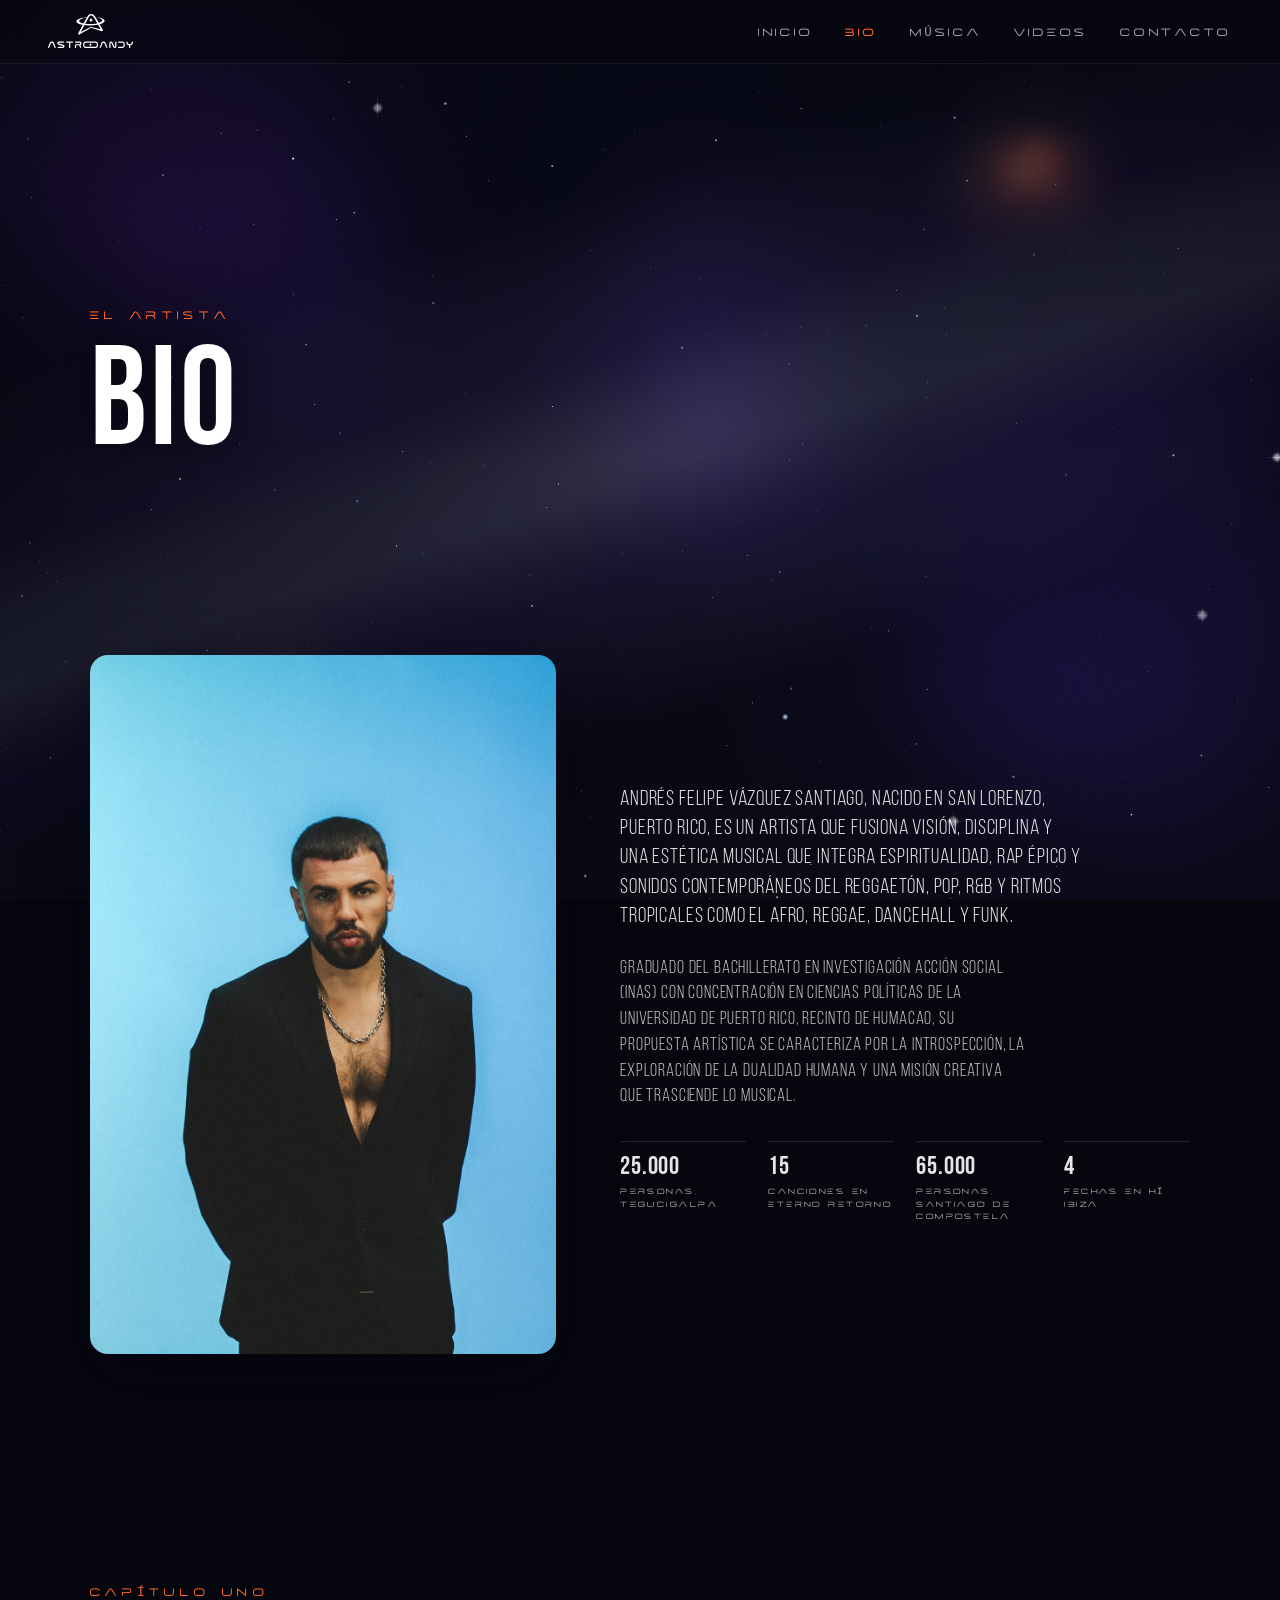
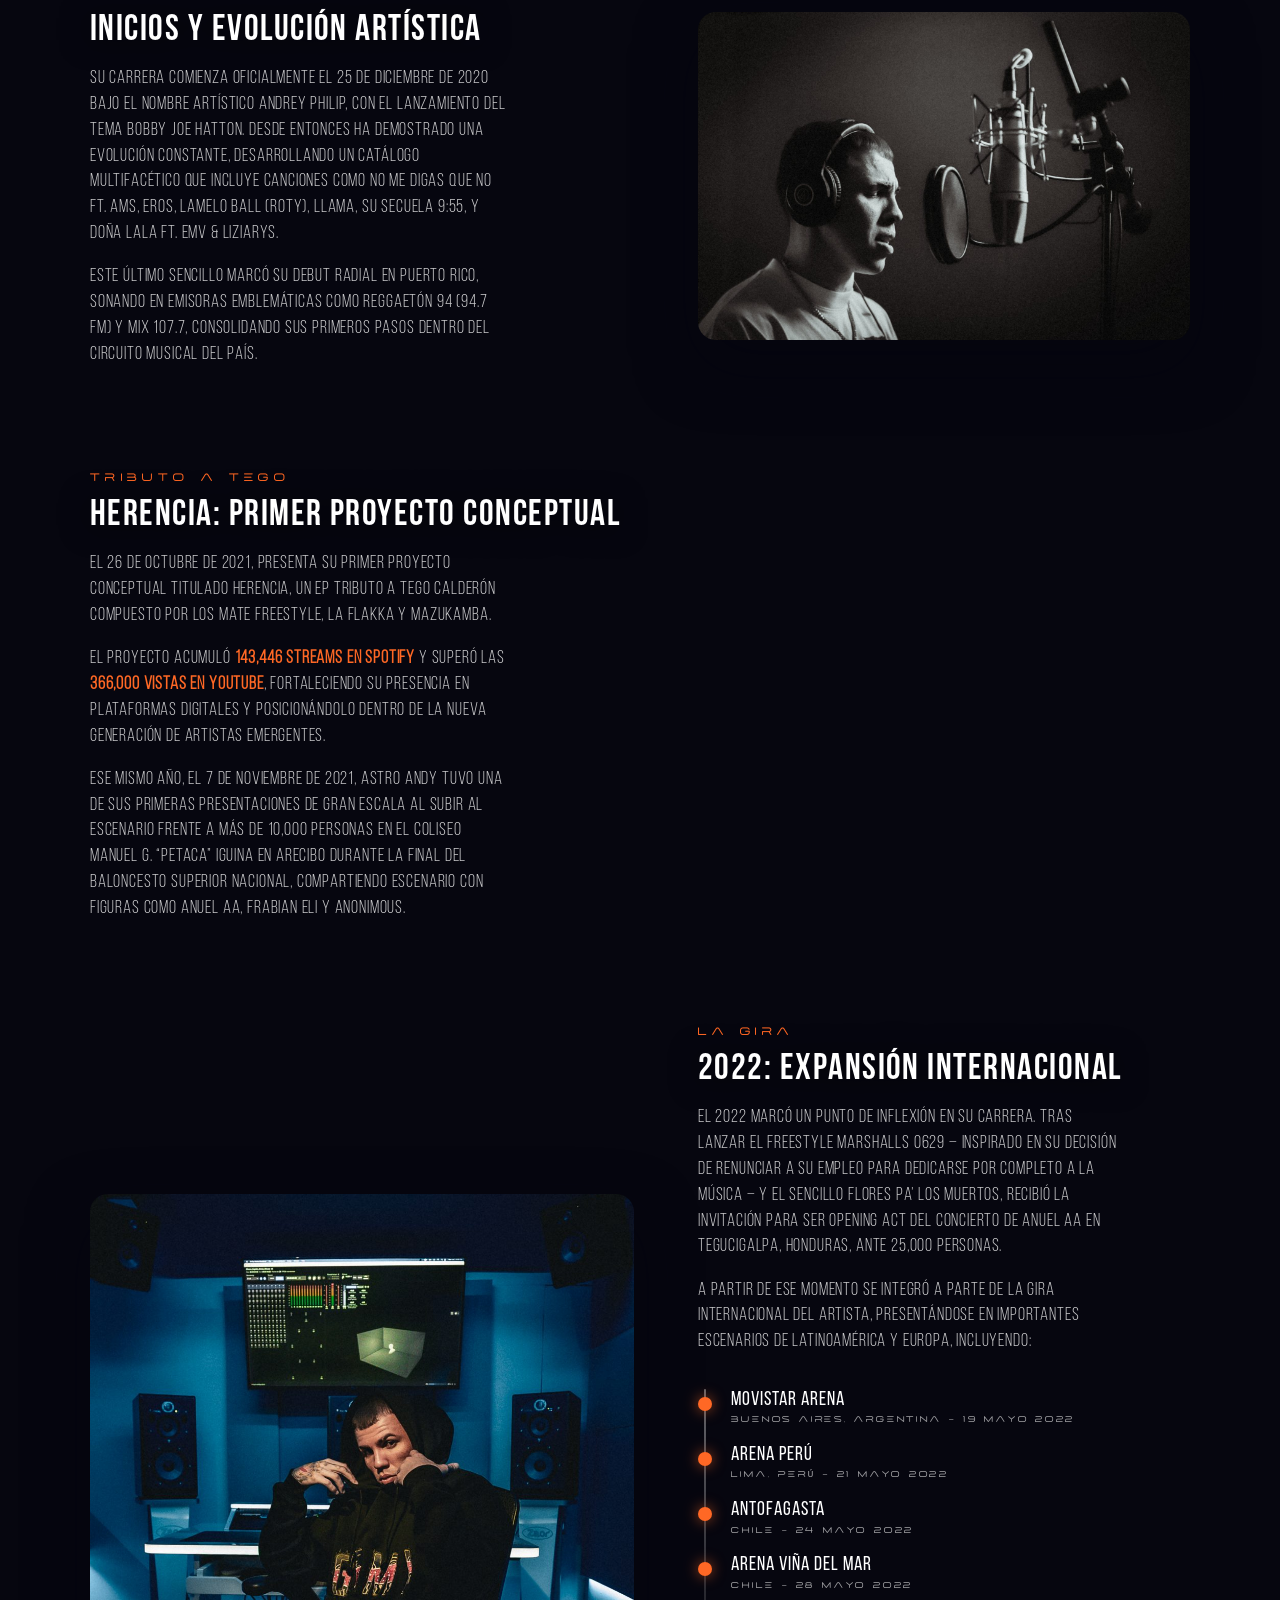
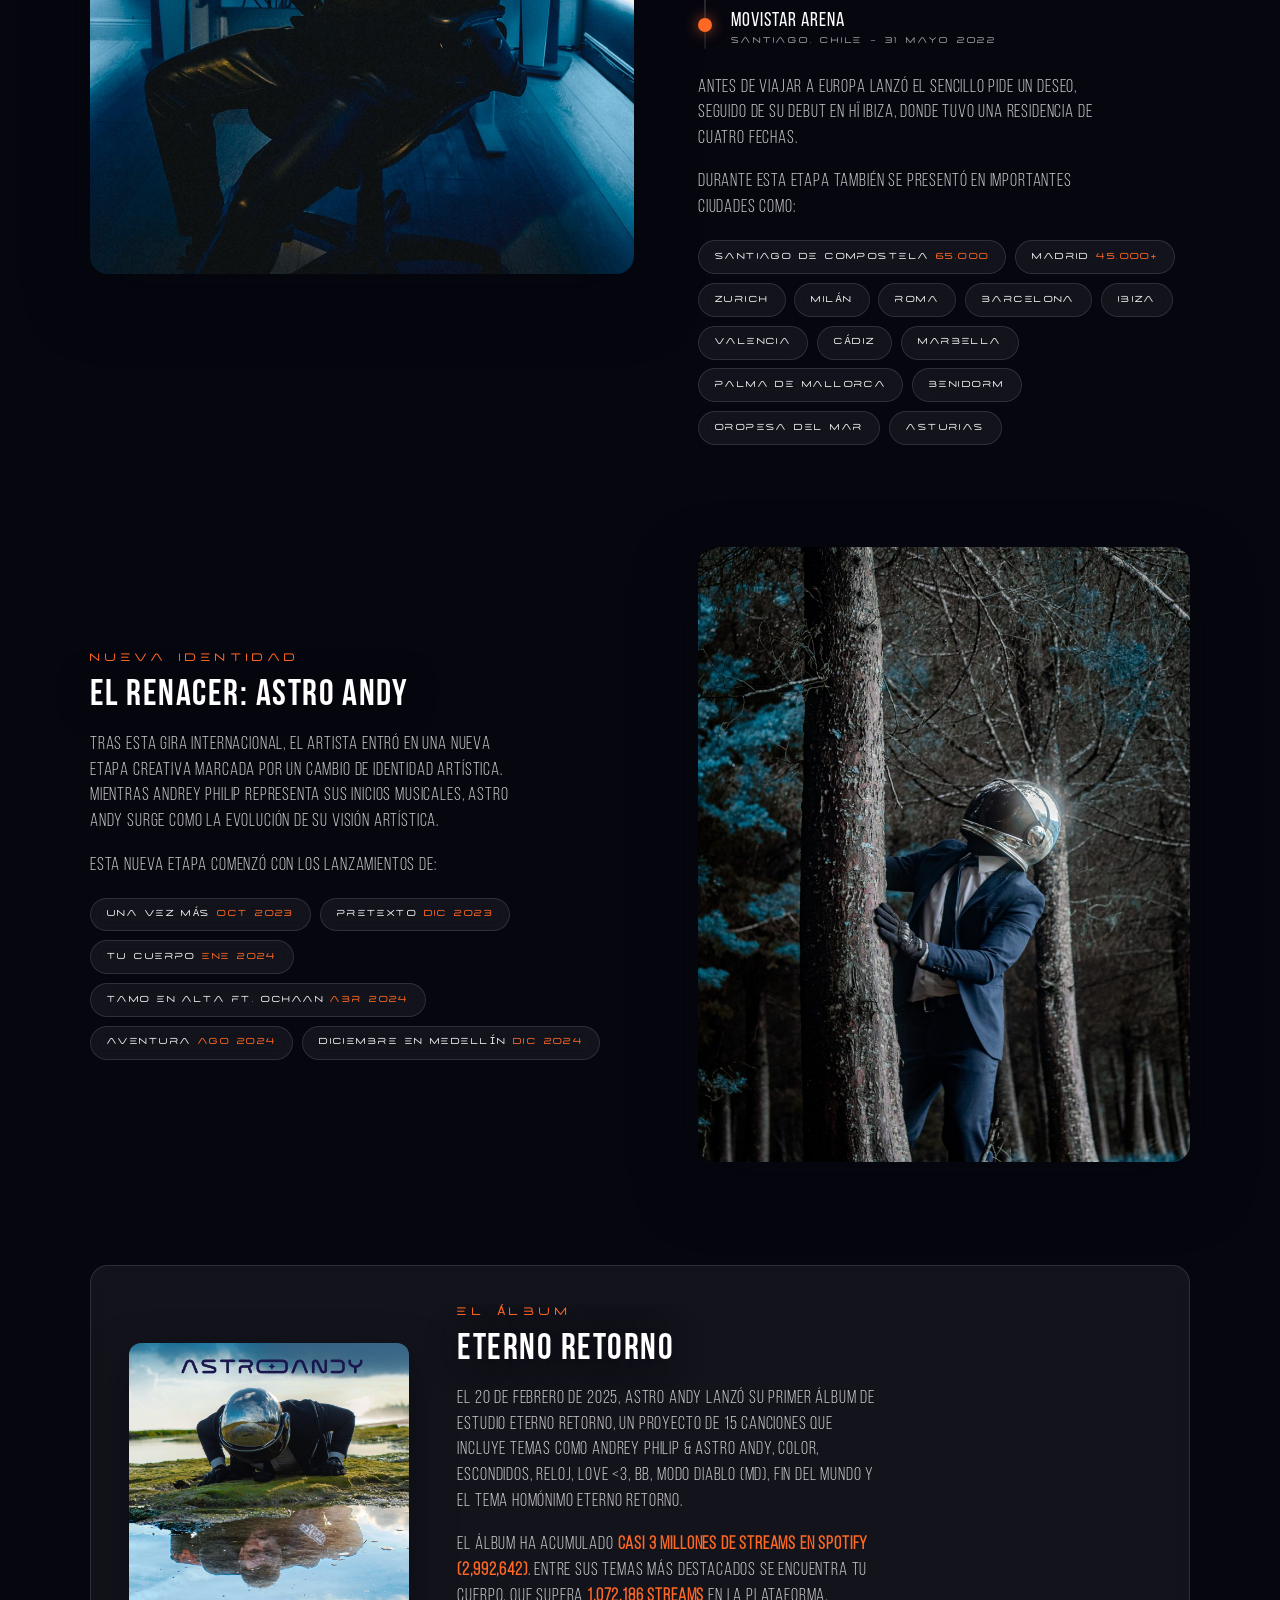
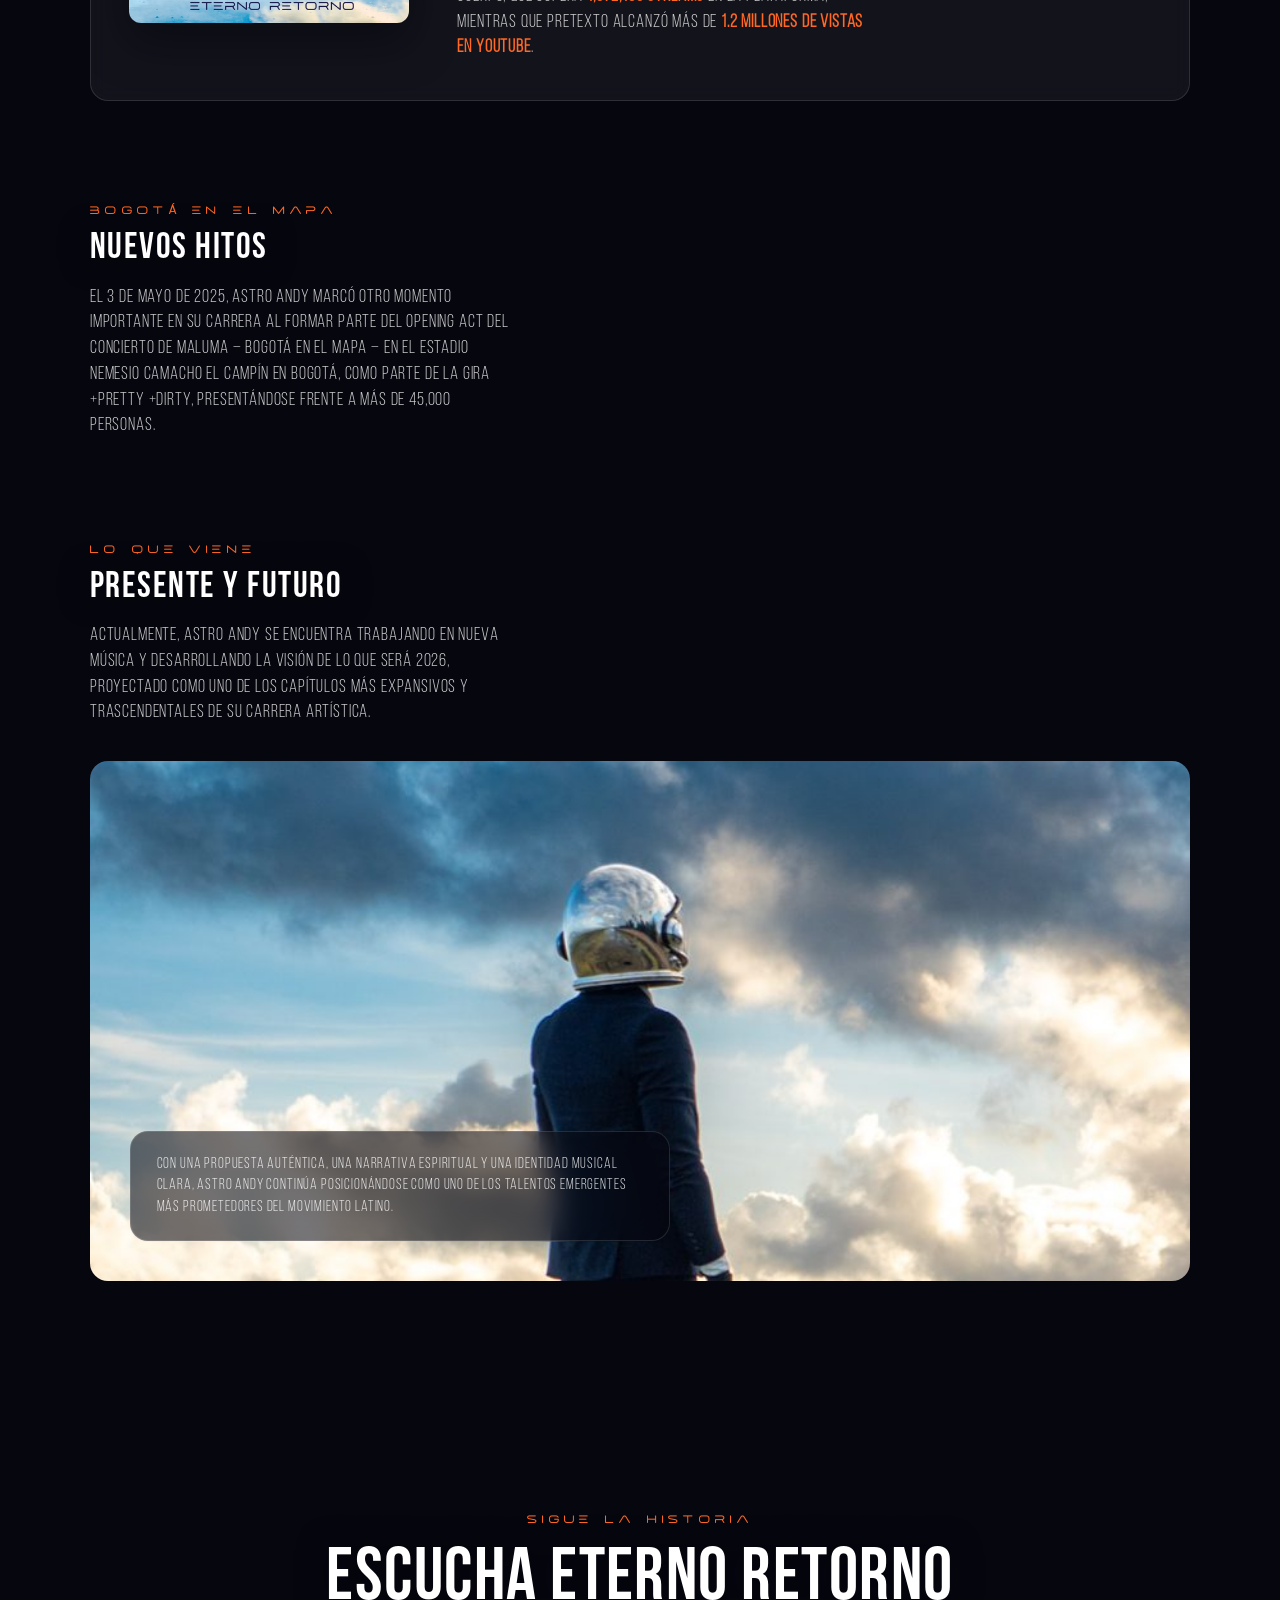
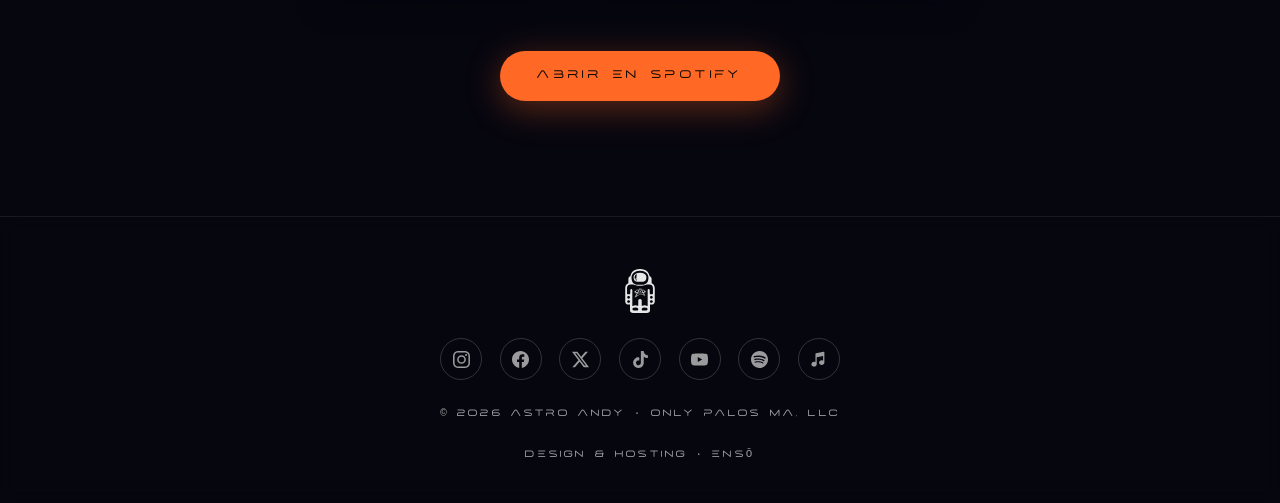
==== commit 0ed3bab8: "bio: soften stat band to supporting row (no glass cards, smaller white numbers)" ====
--- a/bio.html
+++ b/bio.html
@@ -31,15 +31,16 @@
     .intro-copy p { color:rgba(255,255,255,.78); max-width:58ch; }
     .intro-copy .intro-lead { font-size:clamp(1.2rem,1.7vw,1.45rem); line-height:1.35; color:var(--text); }
 
-    .stats { display:grid; grid-template-columns:repeat(4,1fr); gap:.9rem; }
-    .stat { padding:1.1rem .9rem 1rem; text-align:center; }
+    /* quiet supporting stat row — not a headline claim */
+    .stats { display:grid; grid-template-columns:repeat(4,1fr); gap:1.4rem; margin-top:.4rem; }
+    .stat { padding-top:.85rem; border-top:1px solid var(--glass-border); text-align:left; }
     .stat__num {
       display:block; font-family:var(--display); font-weight:700;
-      font-size:clamp(1.9rem,3vw,2.7rem); line-height:1; color:var(--orange);
+      font-size:clamp(1.35rem,2vw,1.8rem); line-height:1; color:rgba(255,255,255,.9);
     }
     .stat__label {
-      display:block; margin-top:.45rem; font-family:var(--accent);
-      font-size:.6rem; letter-spacing:.16em; text-transform:uppercase; color:var(--text-dim);
+      display:block; margin-top:.4rem; font-family:var(--accent);
+      font-size:.56rem; letter-spacing:.16em; text-transform:uppercase; color:var(--text-dim);
     }
     .stats .stat:nth-child(2) { transition-delay:.07s; }
     .stats .stat:nth-child(3) { transition-delay:.14s; }
@@ -156,10 +157,10 @@
           <p class="intro-lead reveal">Andrés Felipe Vázquez Santiago, nacido en San Lorenzo, Puerto Rico, es un artista que fusiona visión, disciplina y una estética musical que integra espiritualidad, rap épico y sonidos contemporáneos del reggaetón, pop, R&amp;B y ritmos tropicales como el afro, reggae, dancehall y funk.</p>
           <p class="reveal">Graduado del Bachillerato en Investigación Acción Social (INAS) con concentración en Ciencias Políticas de la Universidad de Puerto Rico, Recinto de Humacao, su propuesta artística se caracteriza por la introspección, la exploración de la dualidad humana y una misión creativa que trasciende lo musical.</p>
           <div class="stats">
-            <div class="stat card reveal"><span class="stat__num">25.000</span><span class="stat__label">personas, Tegucigalpa</span></div>
-            <div class="stat card reveal"><span class="stat__num">15</span><span class="stat__label">canciones en Eterno Retorno</span></div>
-            <div class="stat card reveal"><span class="stat__num">65.000</span><span class="stat__label">personas, Santiago de Compostela</span></div>
-            <div class="stat card reveal"><span class="stat__num">4</span><span class="stat__label">fechas en HÏ Ibiza</span></div>
+            <div class="stat reveal"><span class="stat__num">25.000</span><span class="stat__label">personas, Tegucigalpa</span></div>
+            <div class="stat reveal"><span class="stat__num">15</span><span class="stat__label">canciones en Eterno Retorno</span></div>
+            <div class="stat reveal"><span class="stat__num">65.000</span><span class="stat__label">personas, Santiago de Compostela</span></div>
+            <div class="stat reveal"><span class="stat__num">4</span><span class="stat__label">fechas en HÏ Ibiza</span></div>
           </div>
         </div>
       </div>
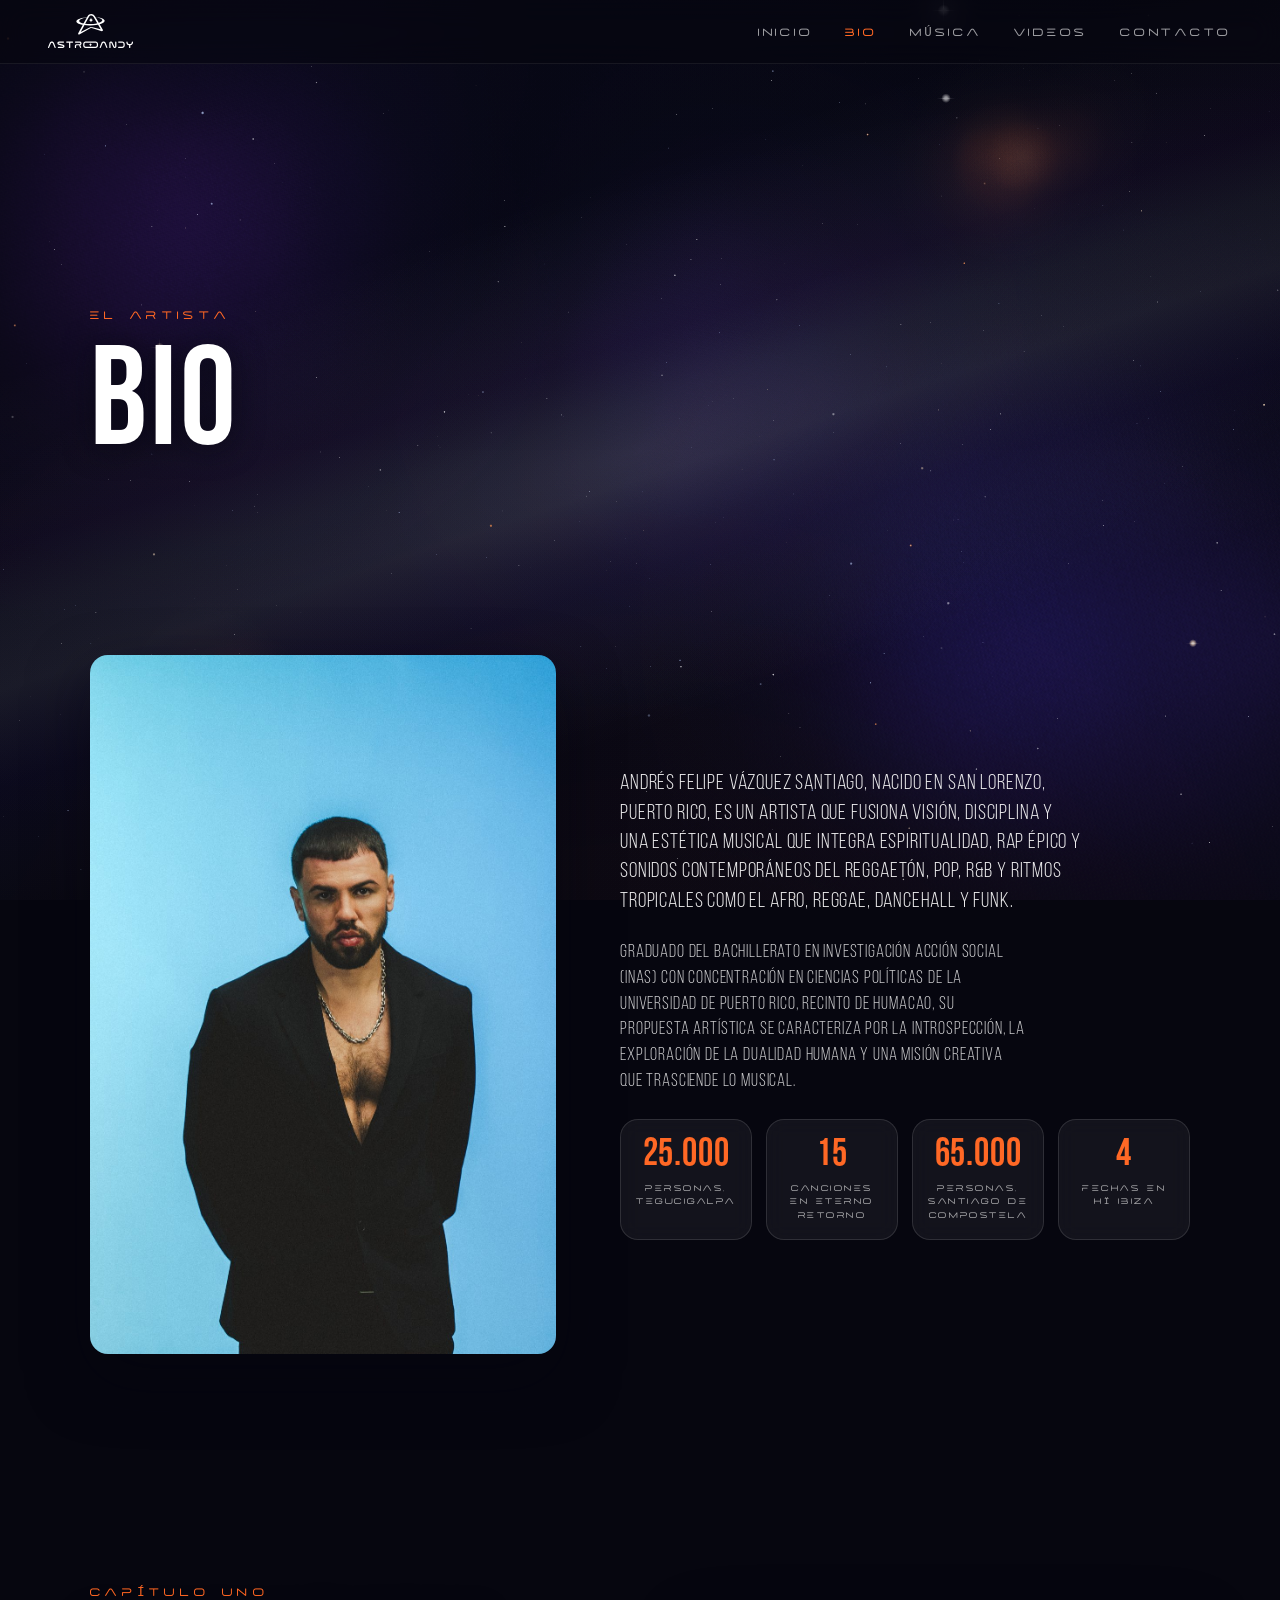
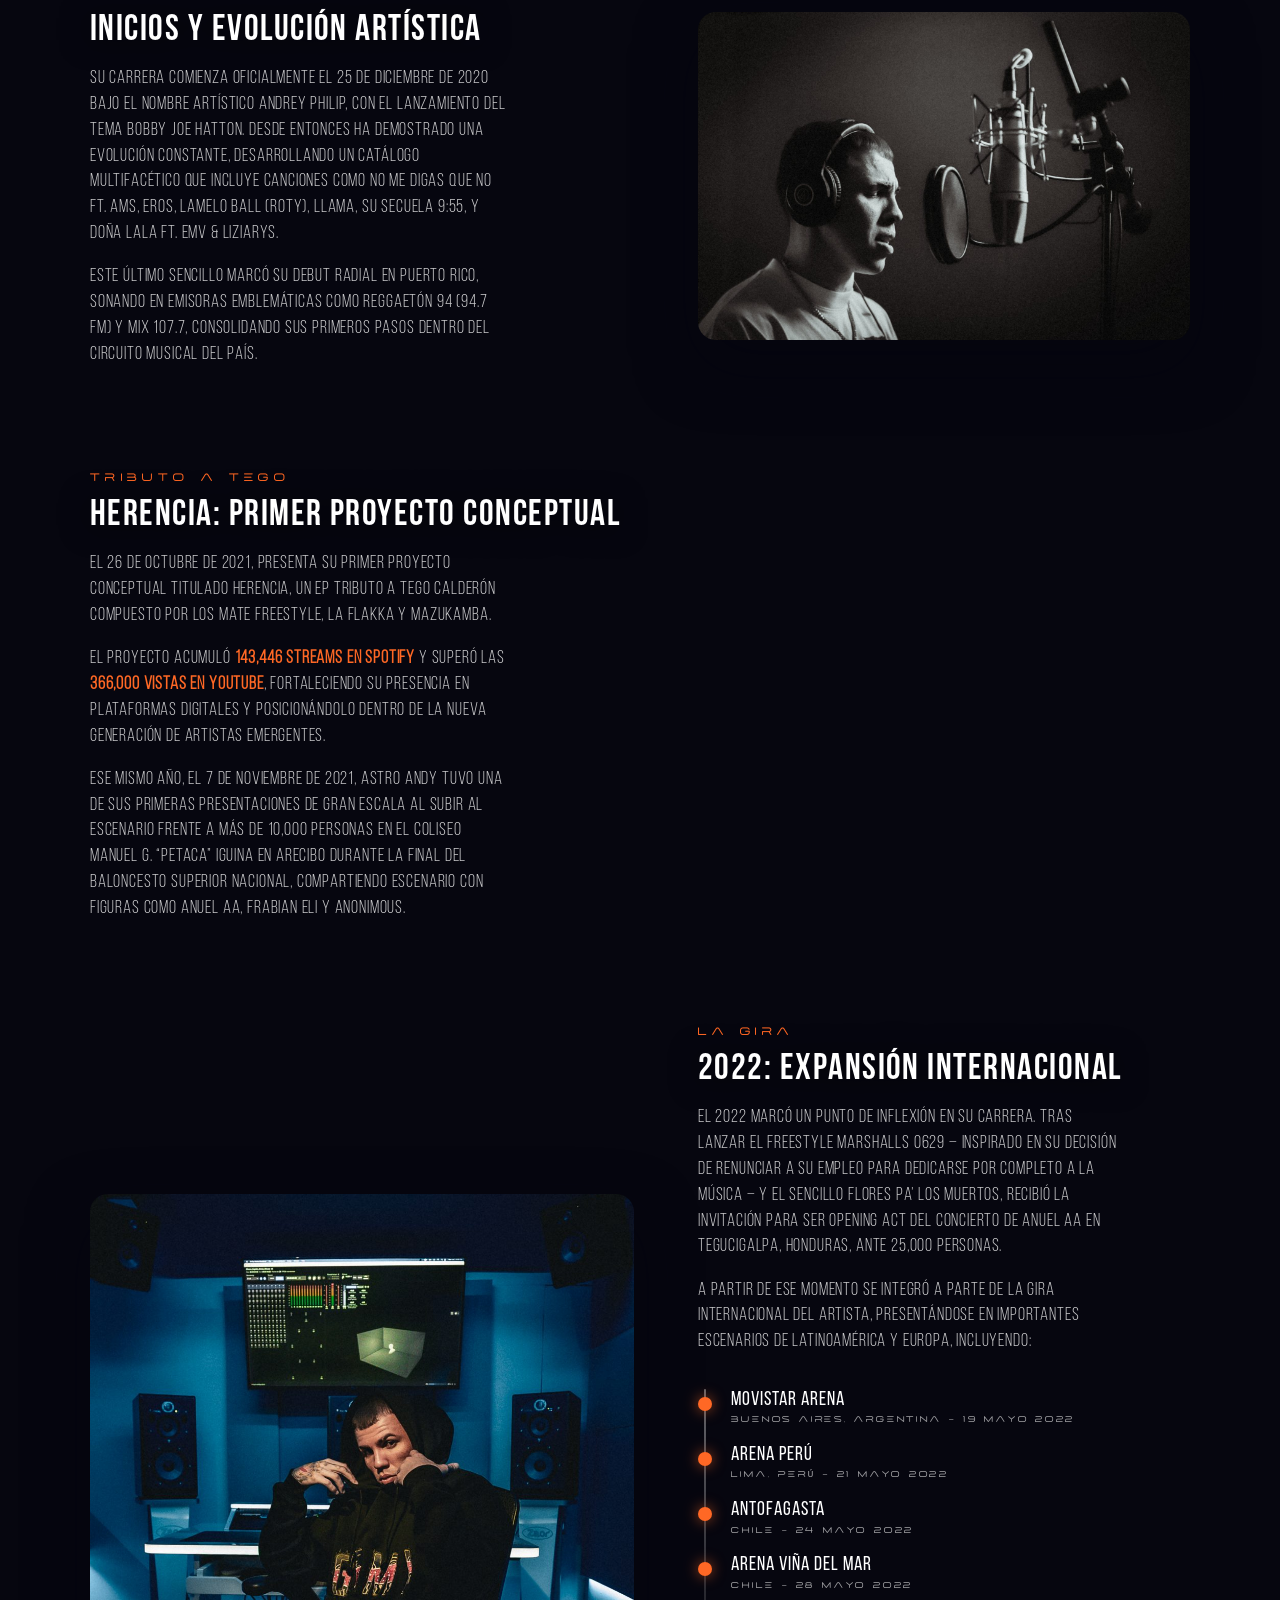
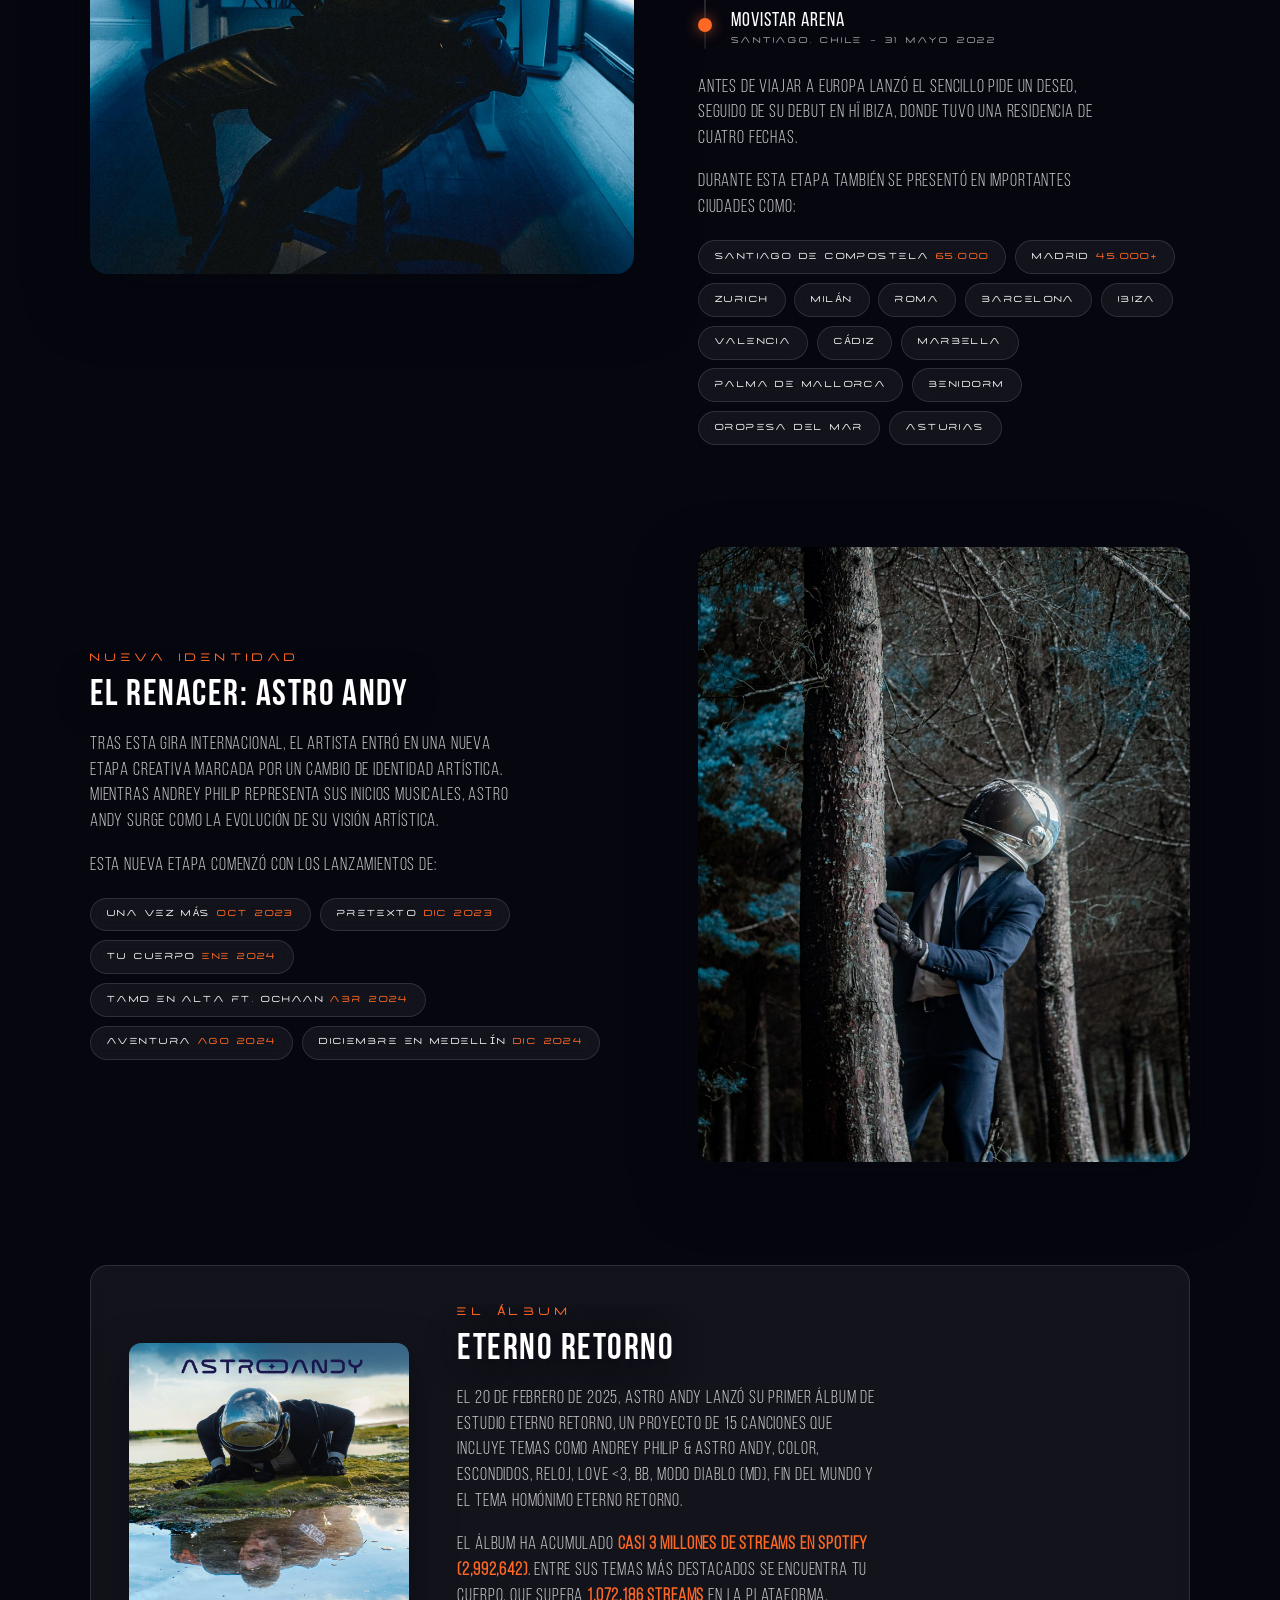
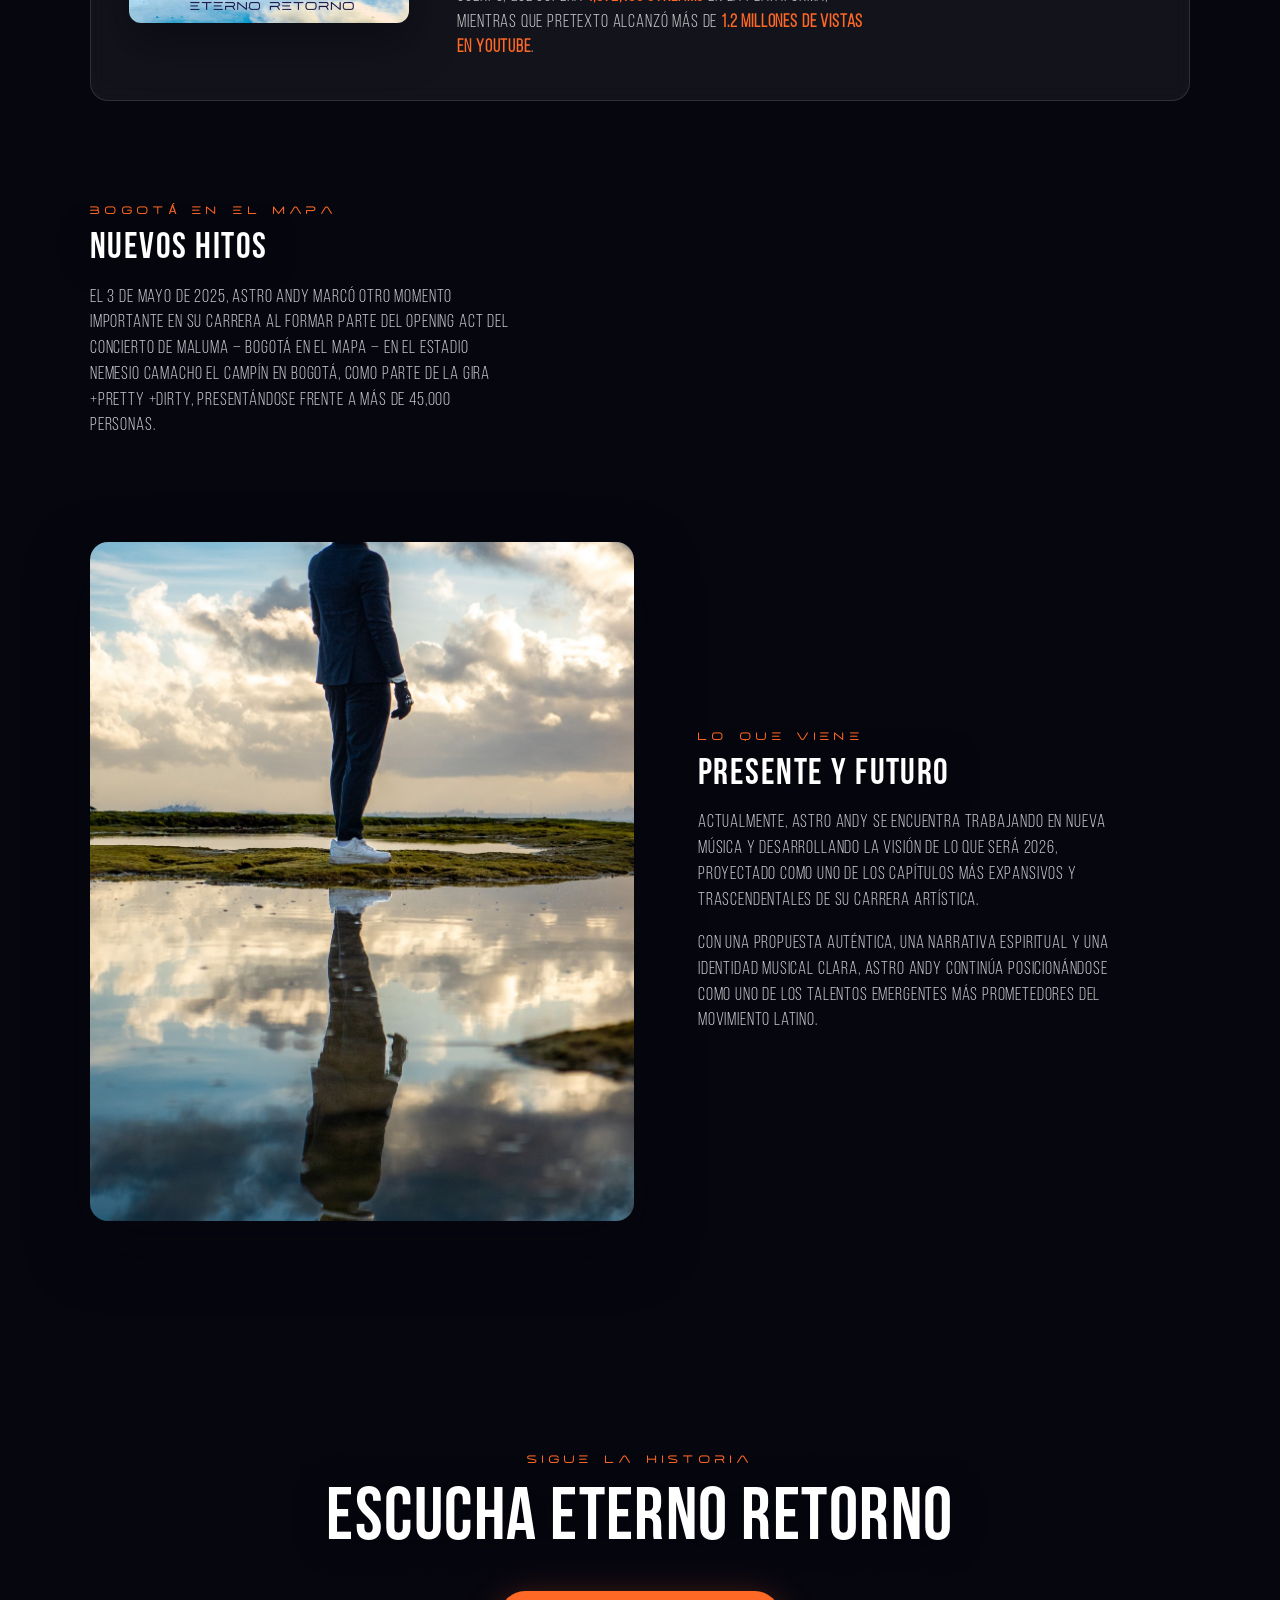
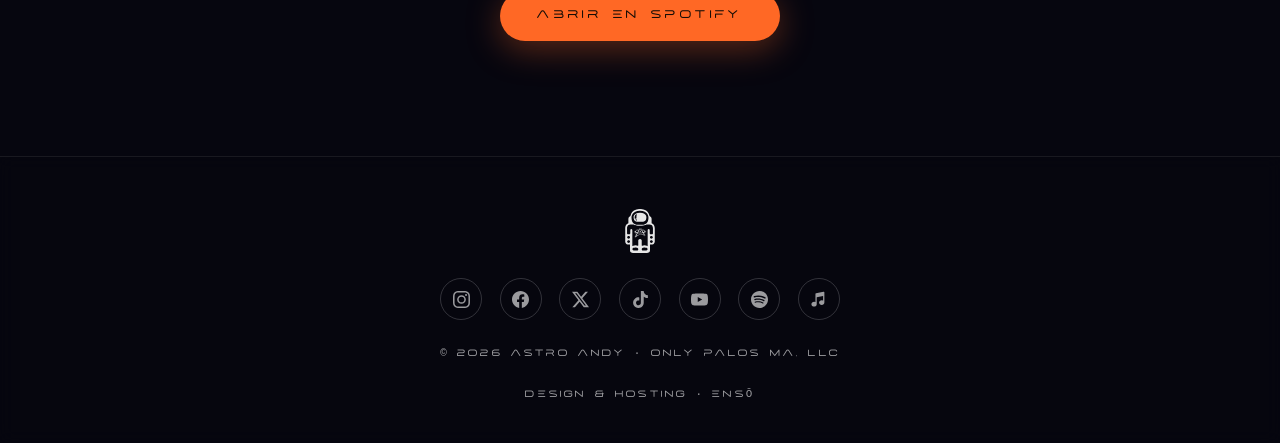
==== commit 6b3db5f9: "bio: revert stat band to cards; closing sky image crisp portrait" ====
--- a/bio.html
+++ b/bio.html
@@ -31,16 +31,15 @@
     .intro-copy p { color:rgba(255,255,255,.78); max-width:58ch; }
     .intro-copy .intro-lead { font-size:clamp(1.2rem,1.7vw,1.45rem); line-height:1.35; color:var(--text); }
 
-    /* quiet supporting stat row — not a headline claim */
-    .stats { display:grid; grid-template-columns:repeat(4,1fr); gap:1.4rem; margin-top:.4rem; }
-    .stat { padding-top:.85rem; border-top:1px solid var(--glass-border); text-align:left; }
+    .stats { display:grid; grid-template-columns:repeat(4,1fr); gap:.9rem; }
+    .stat { padding:1.1rem .9rem 1rem; text-align:center; }
     .stat__num {
       display:block; font-family:var(--display); font-weight:700;
-      font-size:clamp(1.35rem,2vw,1.8rem); line-height:1; color:rgba(255,255,255,.9);
+      font-size:clamp(1.9rem,3vw,2.7rem); line-height:1; color:var(--orange);
     }
     .stat__label {
-      display:block; margin-top:.4rem; font-family:var(--accent);
-      font-size:.56rem; letter-spacing:.16em; text-transform:uppercase; color:var(--text-dim);
+      display:block; margin-top:.45rem; font-family:var(--accent);
+      font-size:.6rem; letter-spacing:.16em; text-transform:uppercase; color:var(--text-dim);
     }
     .stats .stat:nth-child(2) { transition-delay:.07s; }
     .stats .stat:nth-child(3) { transition-delay:.14s; }
@@ -94,17 +93,6 @@
     .album-feature img { width:100%; height:auto; border-radius:12px; display:block; box-shadow:0 18px 44px rgba(6,6,15,.6); }
     .album-feature p { margin-top:1.1rem; }
 
-    /* closing feature */
-    .feature { position:relative; border-radius:18px; overflow:hidden; margin-top:2.2rem; }
-    .feature img { width:100%; height:clamp(340px,46vw,520px); object-fit:cover; object-position:center 7%; display:block; }
-    .feature__panel {
-      position:absolute; left:clamp(1rem,4vw,2.5rem); bottom:clamp(1rem,4vw,2.5rem);
-      max-width:540px; padding:1.4rem 1.6rem;
-      background:rgba(6,6,15,.55); backdrop-filter:blur(14px); -webkit-backdrop-filter:blur(14px);
-      border:1px solid var(--glass-border); border-radius:18px;
-    }
-    .feature__panel p { margin:0; max-width:none; color:rgba(255,255,255,.85); font-size:.95rem; }
-
     /* CTA band */
     .cta-band { text-align:center; }
     .cta-band .btn { margin-top:2.2rem; }
@@ -118,9 +106,6 @@
       .stats { grid-template-columns:repeat(2,1fr); }
       .album-feature { grid-template-columns:1fr; }
       .album-feature img { max-width:280px; }
-      .feature__panel { position:static; margin:.9rem 0 0; max-width:none; }
-      .feature { overflow:visible; }
-      .feature img { border-radius:18px; }
     }
   </style>
 </head>
@@ -157,10 +142,10 @@
           <p class="intro-lead reveal">Andrés Felipe Vázquez Santiago, nacido en San Lorenzo, Puerto Rico, es un artista que fusiona visión, disciplina y una estética musical que integra espiritualidad, rap épico y sonidos contemporáneos del reggaetón, pop, R&amp;B y ritmos tropicales como el afro, reggae, dancehall y funk.</p>
           <p class="reveal">Graduado del Bachillerato en Investigación Acción Social (INAS) con concentración en Ciencias Políticas de la Universidad de Puerto Rico, Recinto de Humacao, su propuesta artística se caracteriza por la introspección, la exploración de la dualidad humana y una misión creativa que trasciende lo musical.</p>
           <div class="stats">
-            <div class="stat reveal"><span class="stat__num">25.000</span><span class="stat__label">personas, Tegucigalpa</span></div>
-            <div class="stat reveal"><span class="stat__num">15</span><span class="stat__label">canciones en Eterno Retorno</span></div>
-            <div class="stat reveal"><span class="stat__num">65.000</span><span class="stat__label">personas, Santiago de Compostela</span></div>
-            <div class="stat reveal"><span class="stat__num">4</span><span class="stat__label">fechas en HÏ Ibiza</span></div>
+            <div class="stat card reveal"><span class="stat__num">25.000</span><span class="stat__label">personas, Tegucigalpa</span></div>
+            <div class="stat card reveal"><span class="stat__num">15</span><span class="stat__label">canciones en Eterno Retorno</span></div>
+            <div class="stat card reveal"><span class="stat__num">65.000</span><span class="stat__label">personas, Santiago de Compostela</span></div>
+            <div class="stat card reveal"><span class="stat__num">4</span><span class="stat__label">fechas en HÏ Ibiza</span></div>
           </div>
         </div>
       </div>
@@ -273,16 +258,16 @@
         </article>
 
         <!-- Presente y futuro -->
-        <article class="reveal">
-          <span class="eyebrow">Lo que viene</span>
-          <h3 class="display">Presente y futuro</h3>
-          <p>Actualmente, Astro Andy se encuentra trabajando en nueva música y desarrollando la visión de lo que será 2026, proyectado como uno de los capítulos más expansivos y trascendentales de su carrera artística.</p>
-          <figure class="feature">
-            <img src="assets/img/helmet-sky-2.jpg" alt="Casco de astronauta reflejando el cielo" width="860" height="1600" loading="lazy">
-            <figcaption class="feature__panel">
-              <p>Con una propuesta auténtica, una narrativa espiritual y una identidad musical clara, Astro Andy continúa posicionándose como uno de los talentos emergentes más prometedores del movimiento latino.</p>
-            </figcaption>
+        <article class="story-grid story-grid--flip reveal">
+          <figure class="story-media">
+            <img src="assets/img/helmet-sky-2.jpg" alt="Casco de astronauta reflejando el cielo" width="1101" height="2048" loading="lazy">
           </figure>
+          <div>
+            <span class="eyebrow">Lo que viene</span>
+            <h3 class="display">Presente y futuro</h3>
+            <p>Actualmente, Astro Andy se encuentra trabajando en nueva música y desarrollando la visión de lo que será 2026, proyectado como uno de los capítulos más expansivos y trascendentales de su carrera artística.</p>
+            <p>Con una propuesta auténtica, una narrativa espiritual y una identidad musical clara, Astro Andy continúa posicionándose como uno de los talentos emergentes más prometedores del movimiento latino.</p>
+          </div>
         </article>
 
       </div>
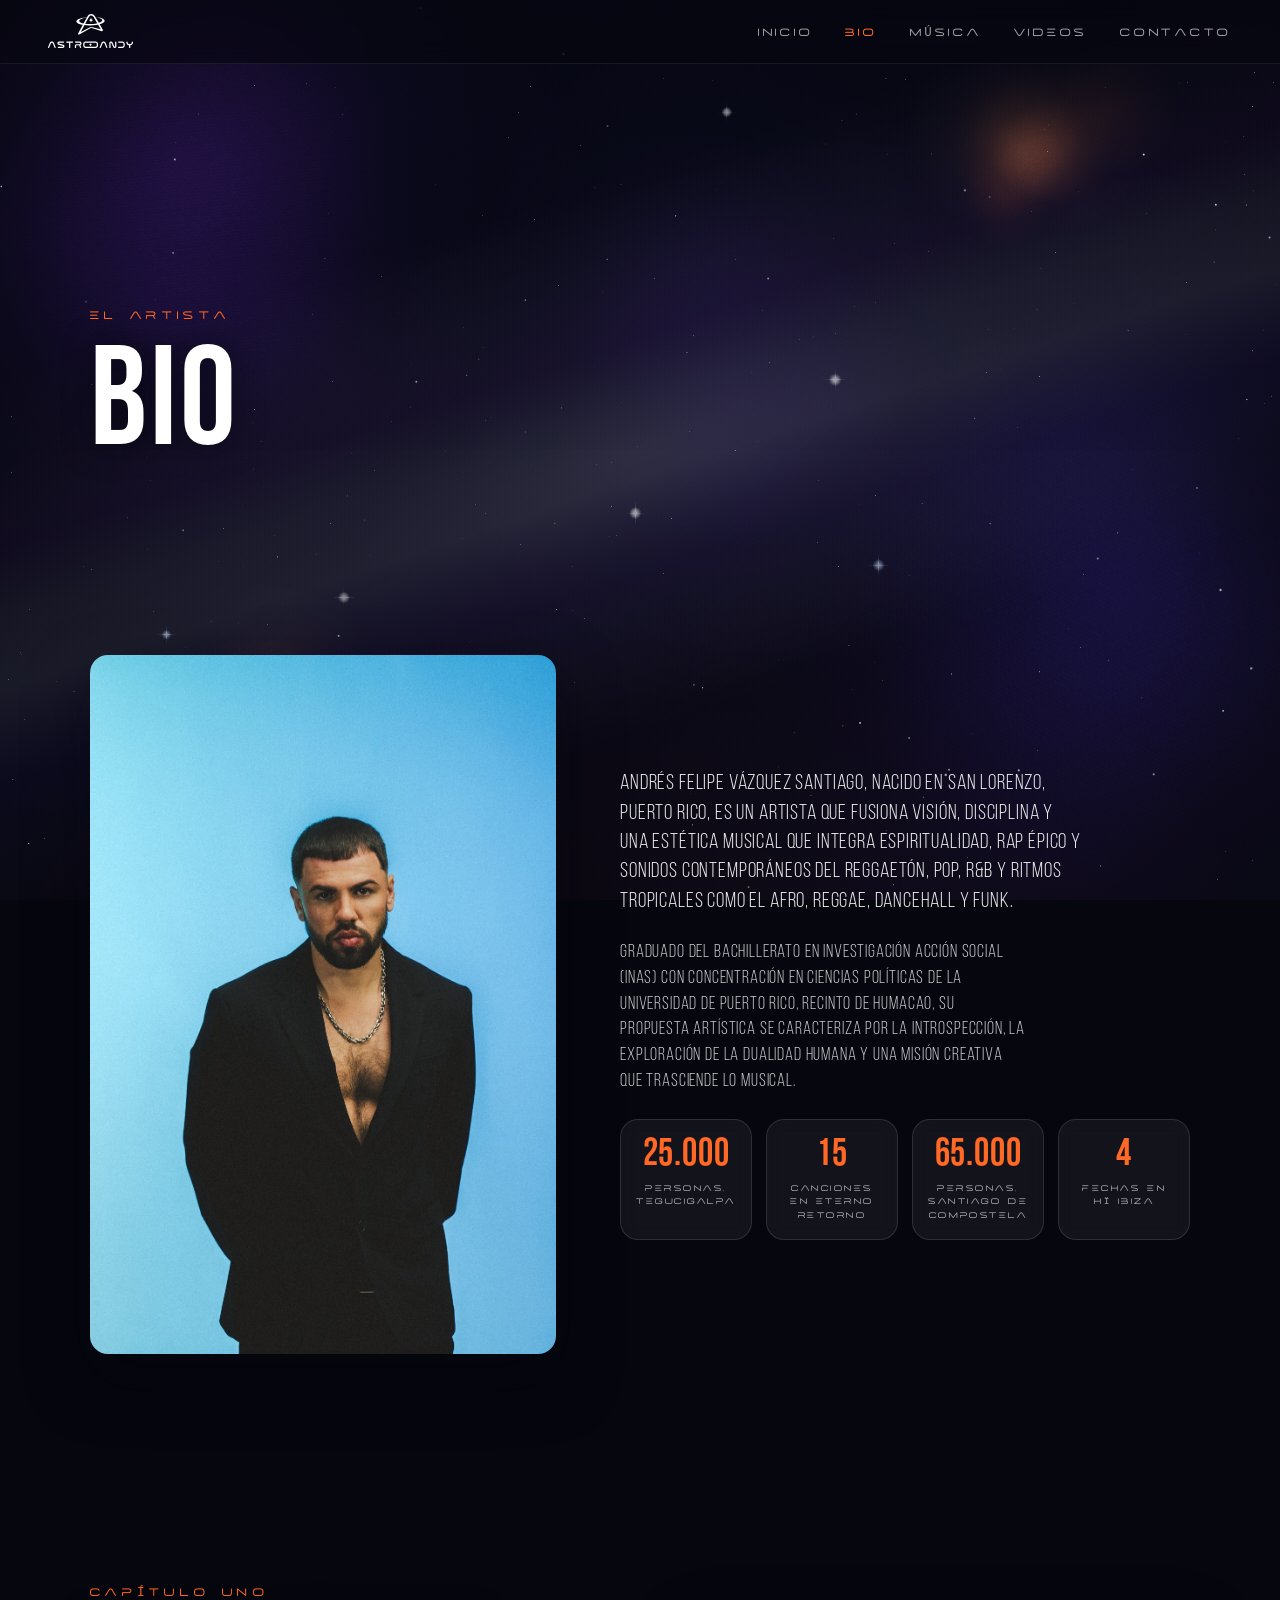
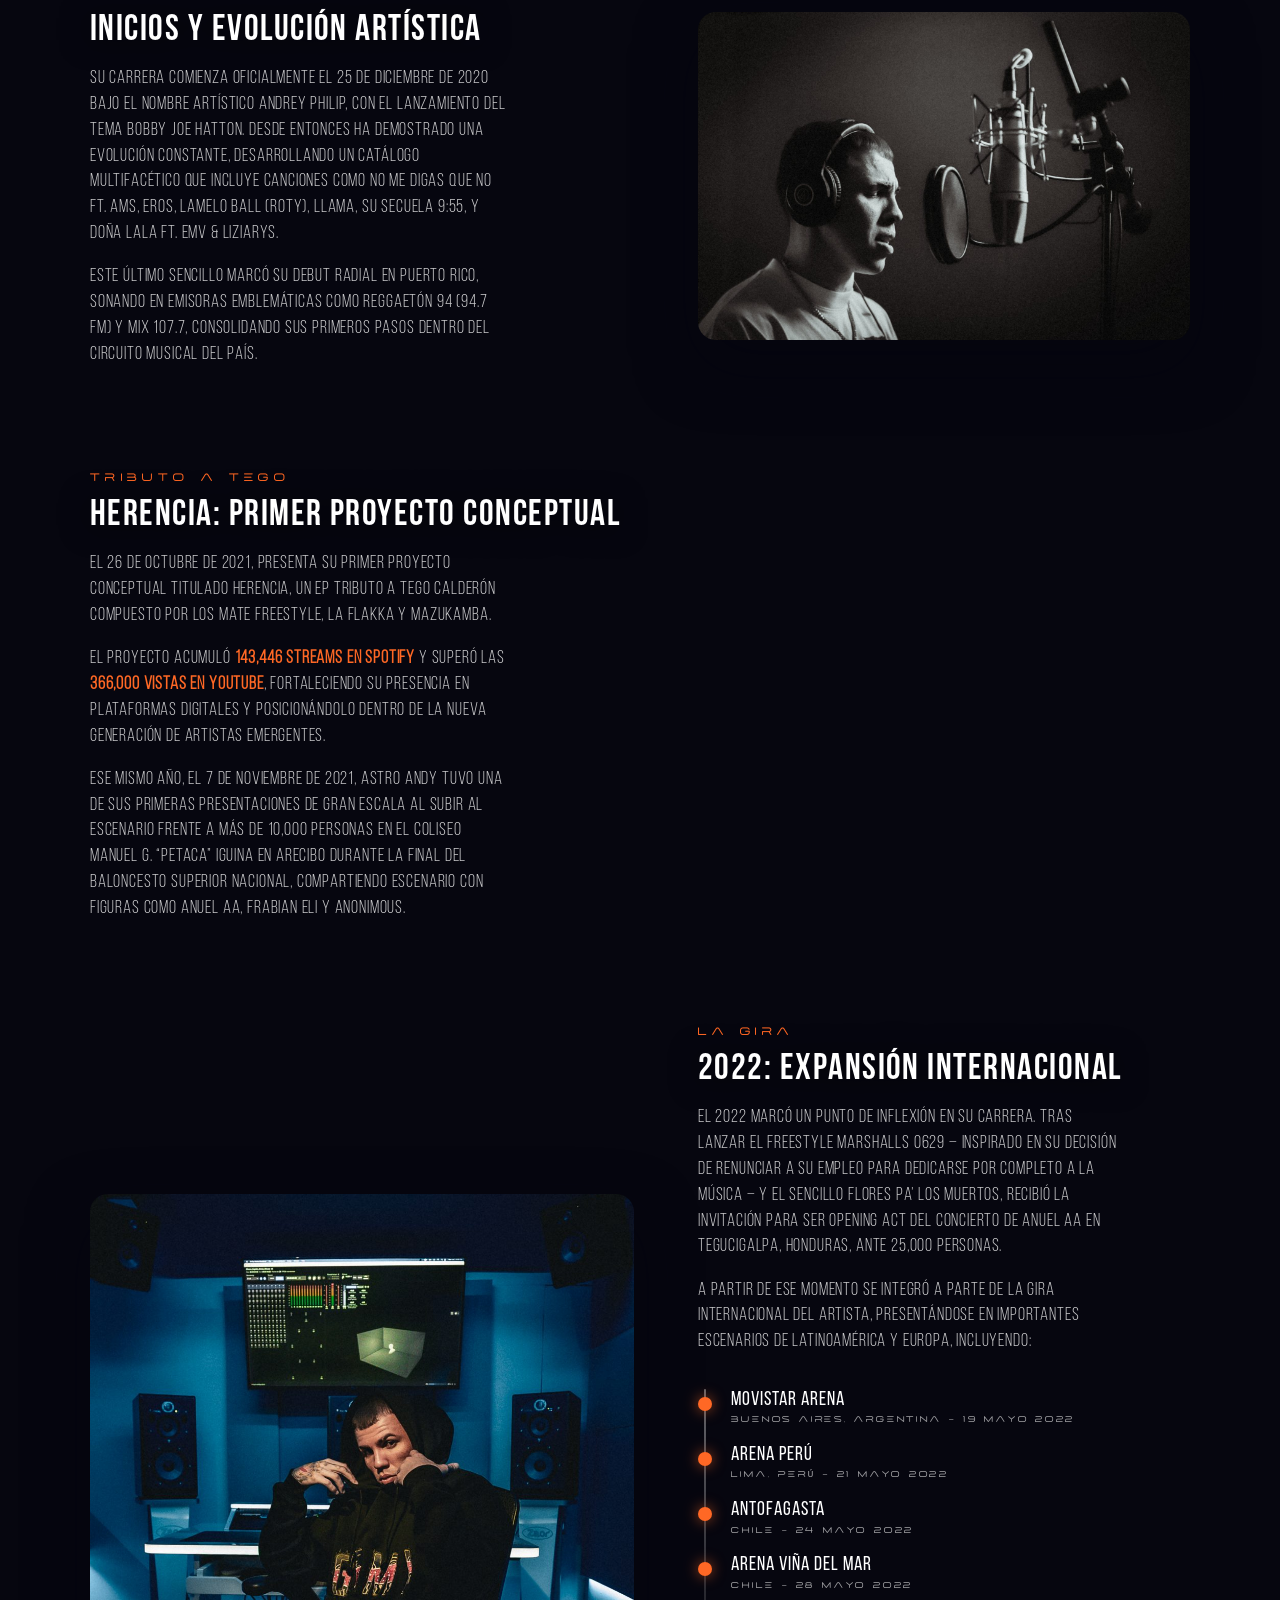
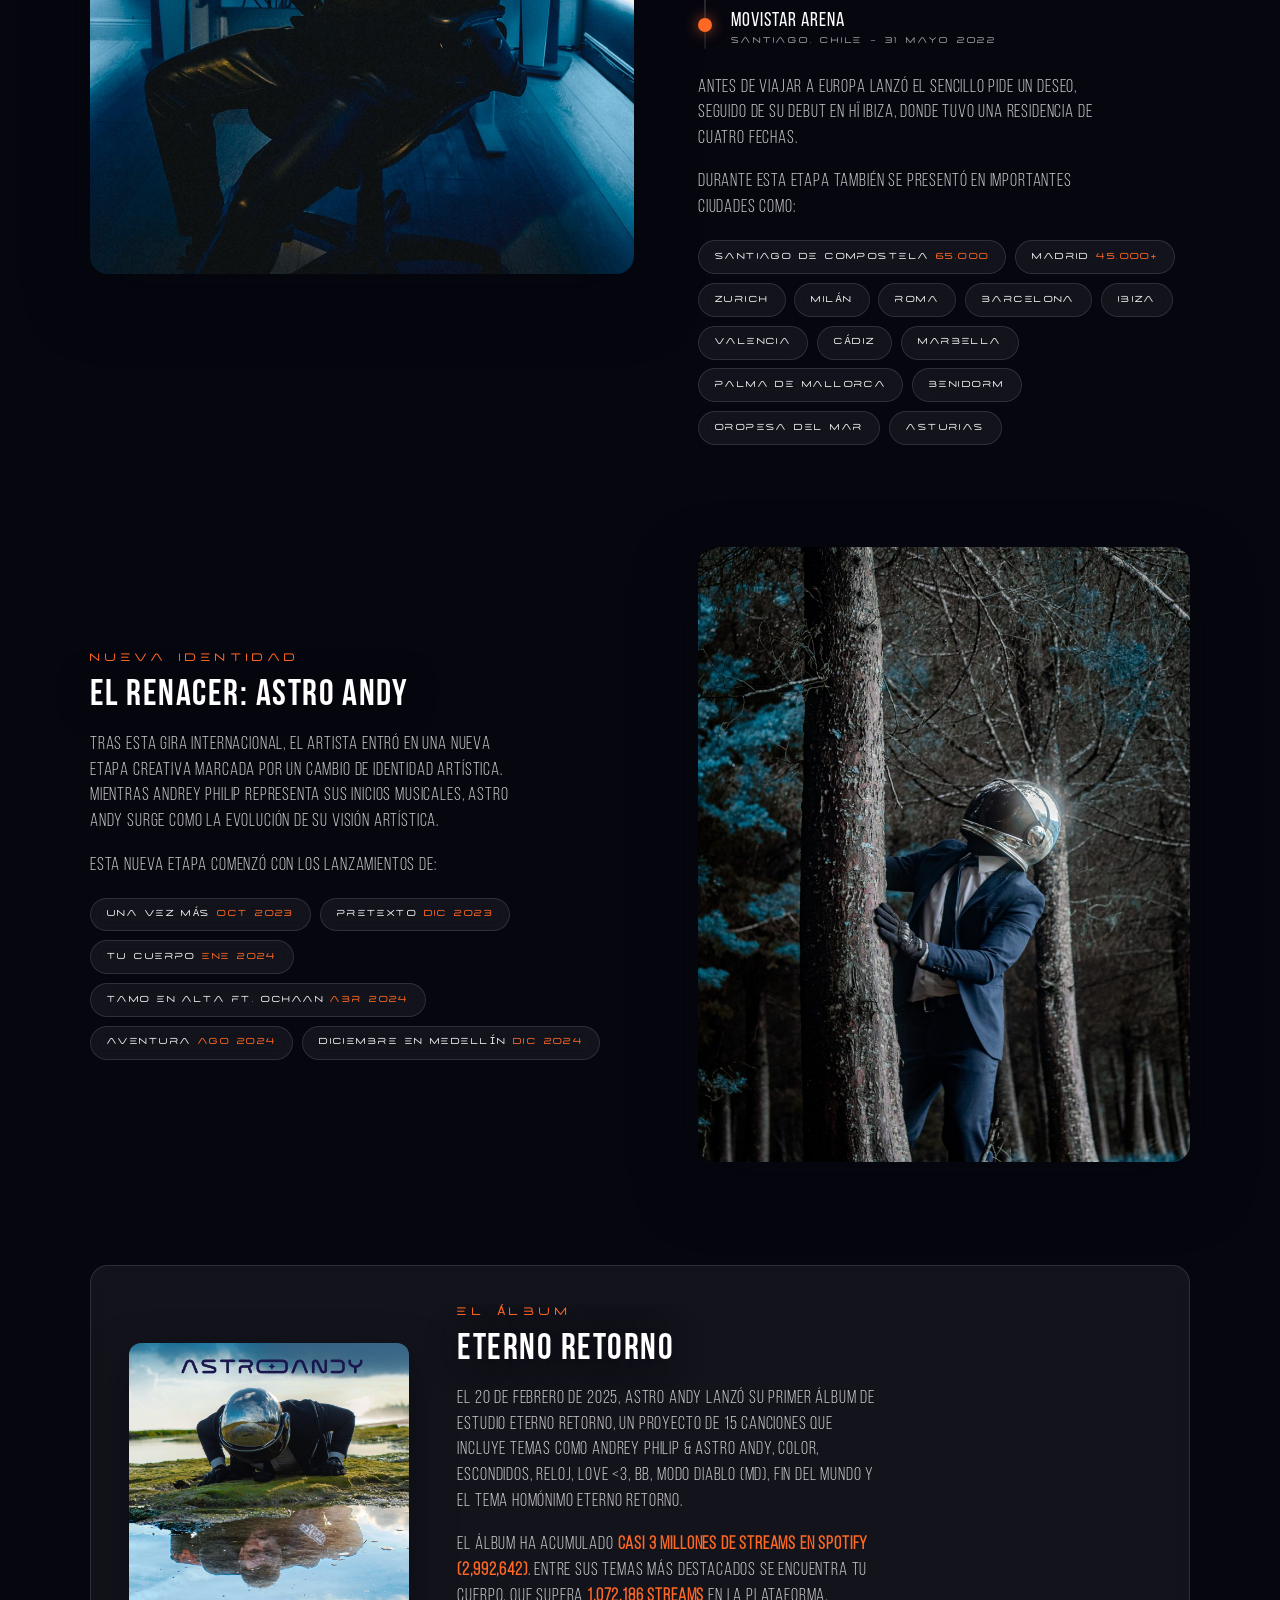
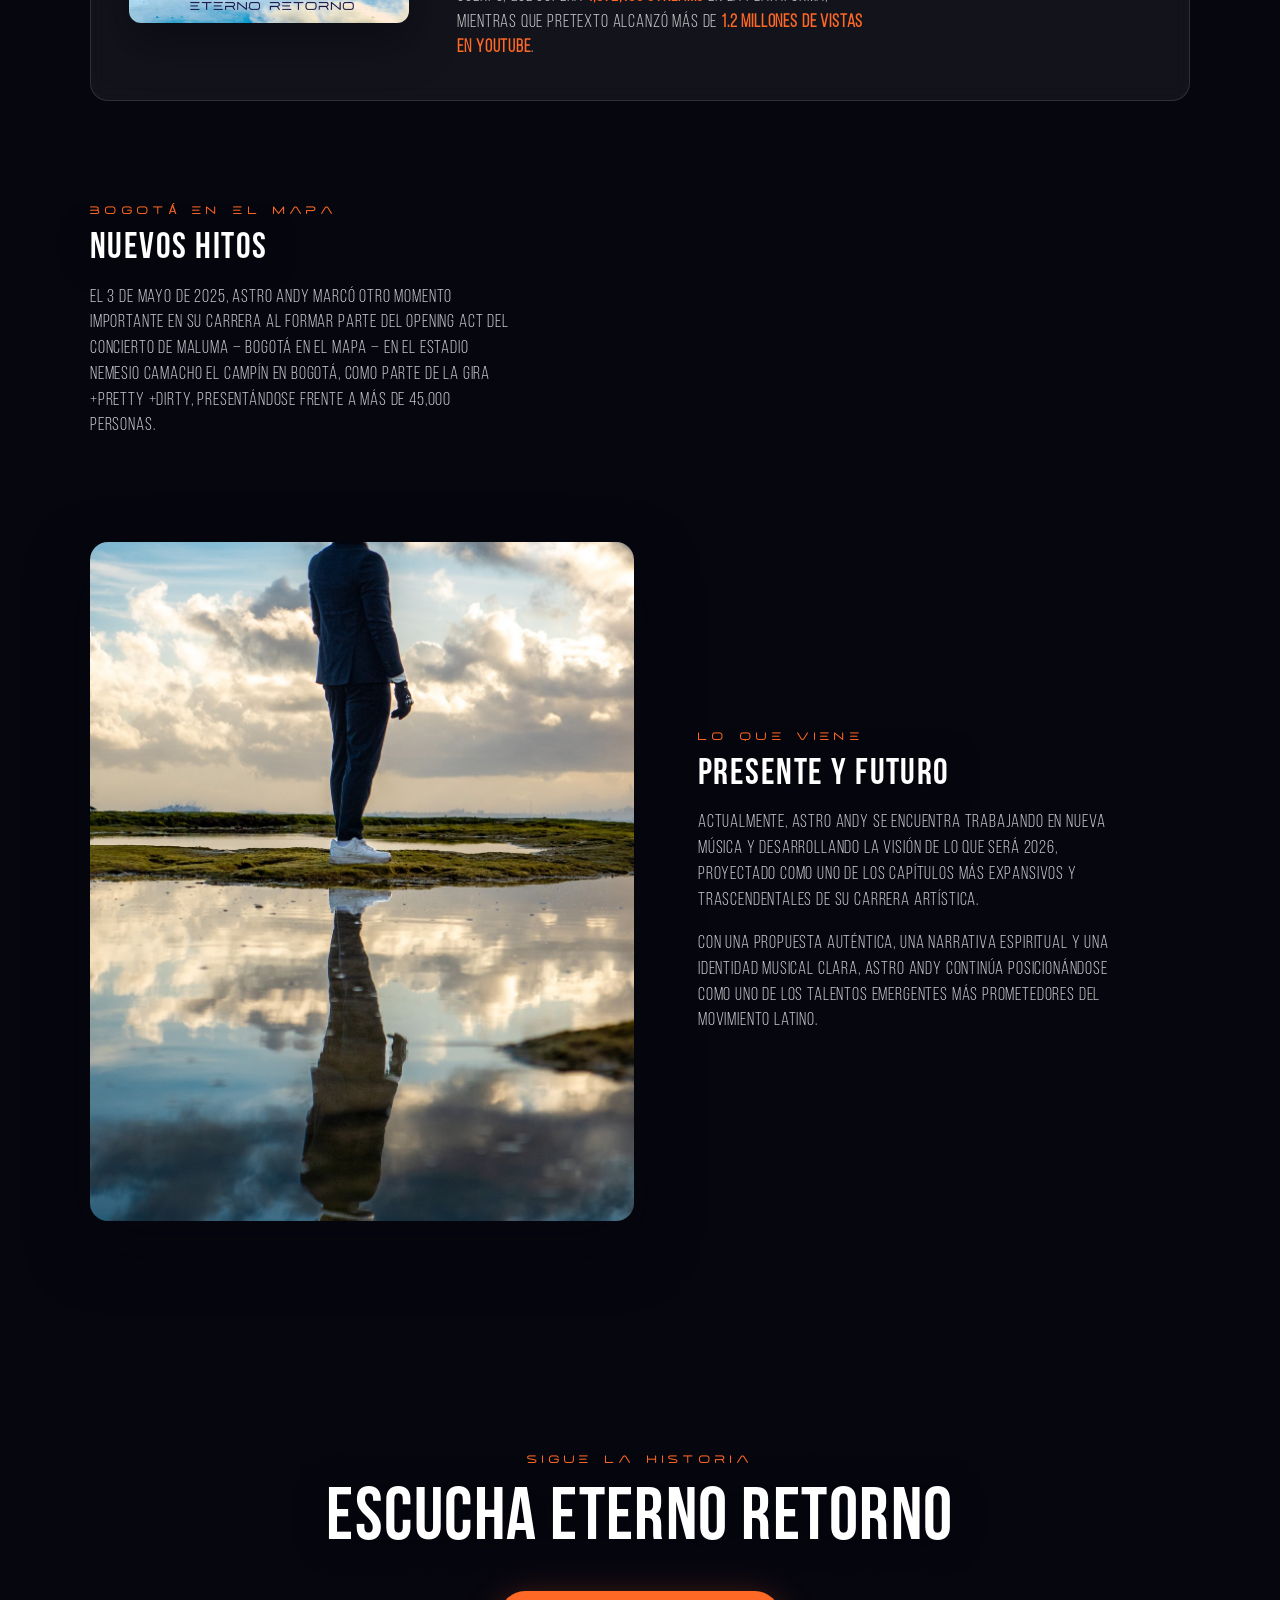
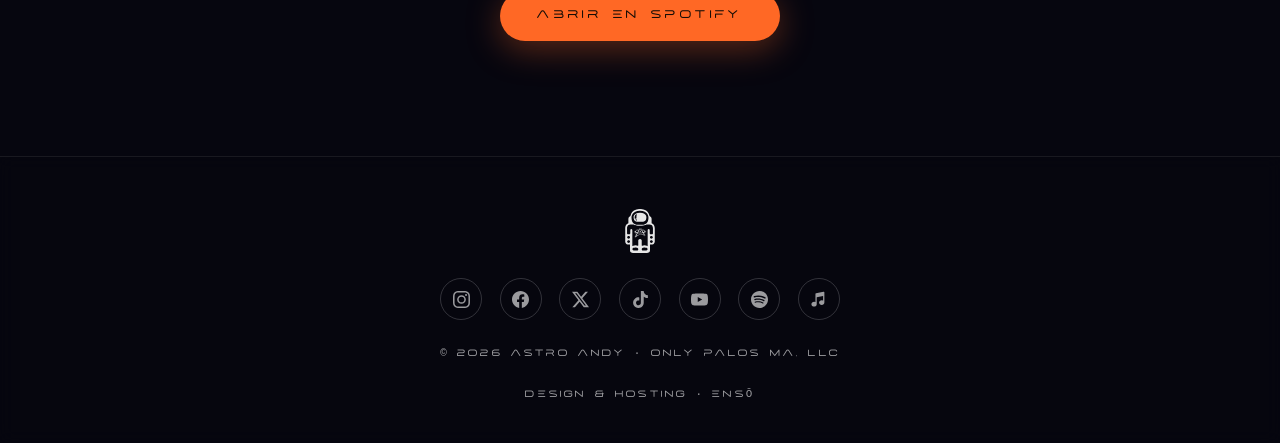
==== commit 268446ff: "cache-bust asset refs (galaxy/css/js ?v=) so deploys serve fresh, no stale JS" ====
--- a/bio.html
+++ b/bio.html
@@ -7,9 +7,9 @@
   <title>Astro Andy – Bio</title>
   <meta name="description" content="La historia de Astro Andy – de Andrey Philip a Eterno Retorno: giras por Latinoamérica y Europa, residencia en HÏ Ibiza y escenarios ante decenas de miles.">
   <link rel="icon" href="assets/logo/2c.svg">
-  <link rel="stylesheet" href="site.css">
-  <script src="galaxy.js" defer></script>
-  <script src="site.js" defer></script>
+  <link rel="stylesheet" href="site.css?v=20260702b">
+  <script src="galaxy.js?v=20260702b" defer></script>
+  <script src="site.js?v=20260702b" defer></script>
   <style>
     /* ---------- bio page-specific ---------- */
     .sr-only { position:absolute; width:1px; height:1px; padding:0; margin:-1px; overflow:hidden; clip:rect(0 0 0 0); white-space:nowrap; border:0; }
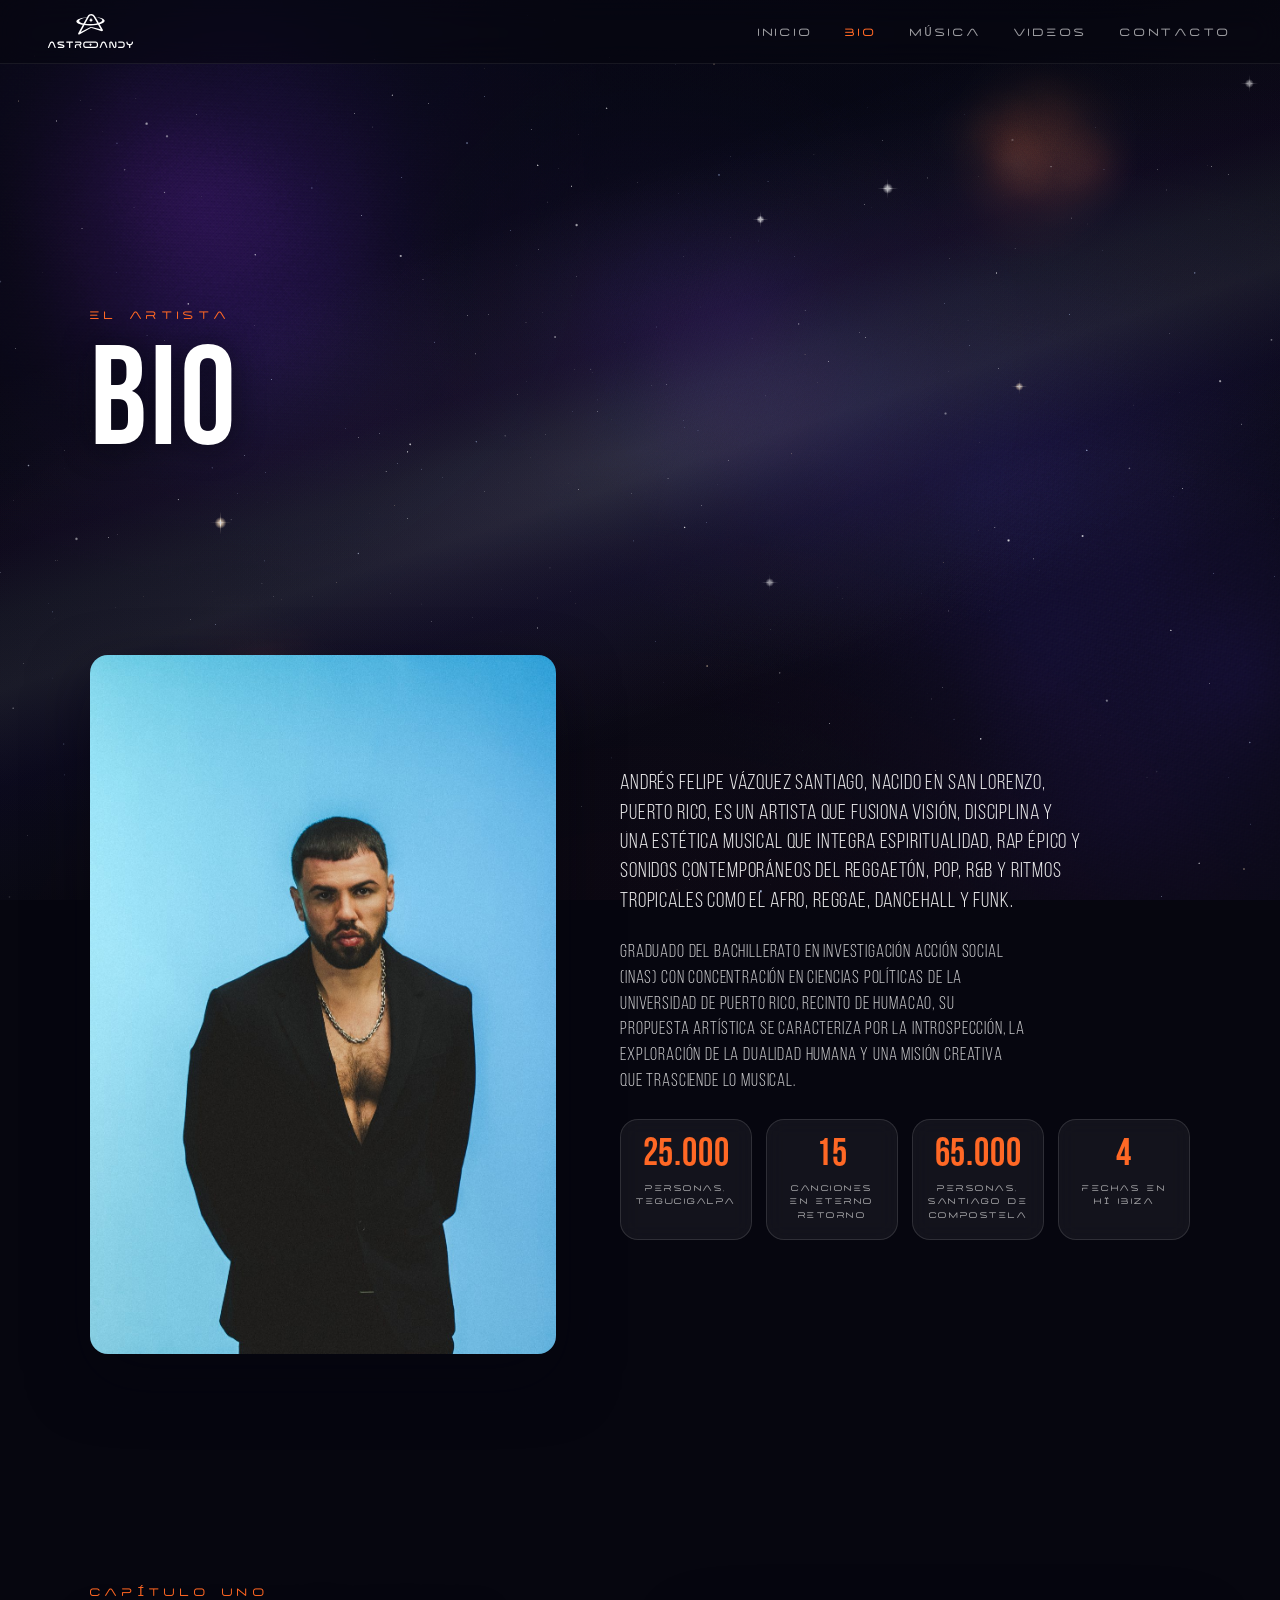
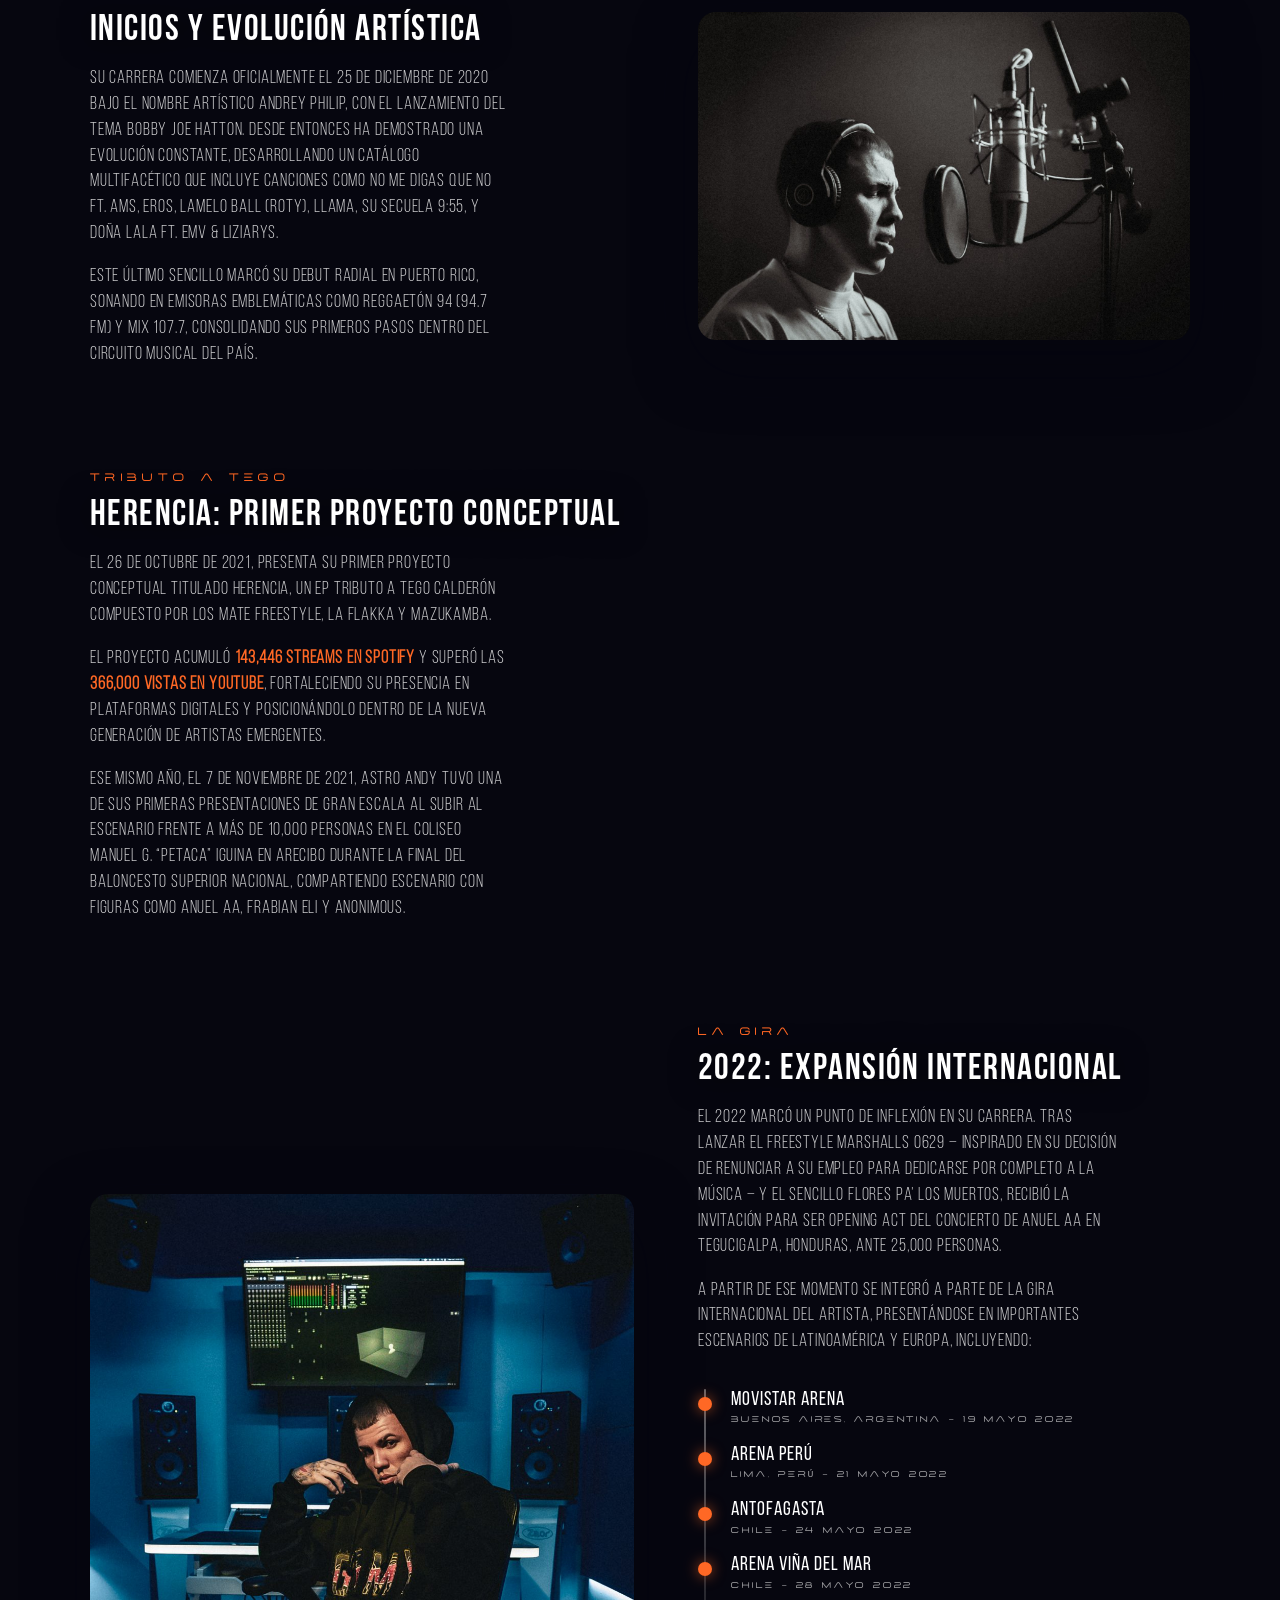
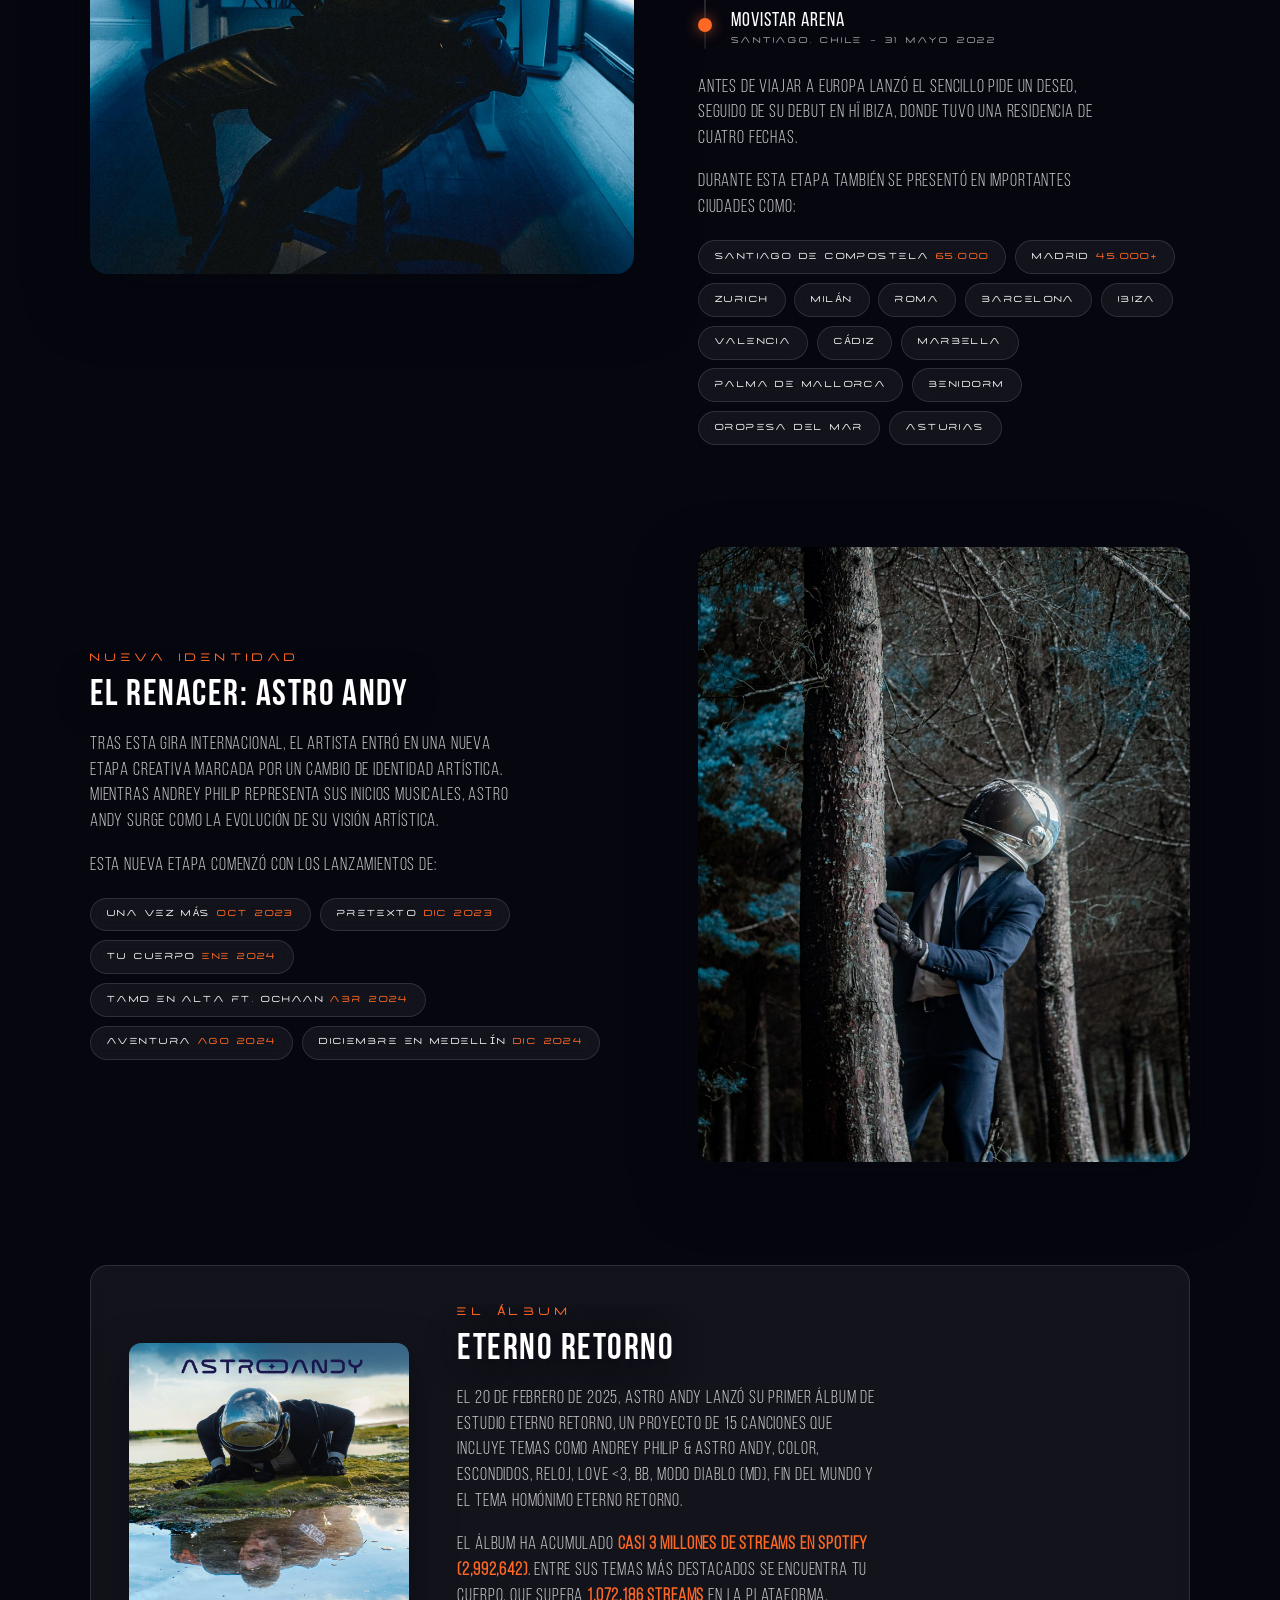
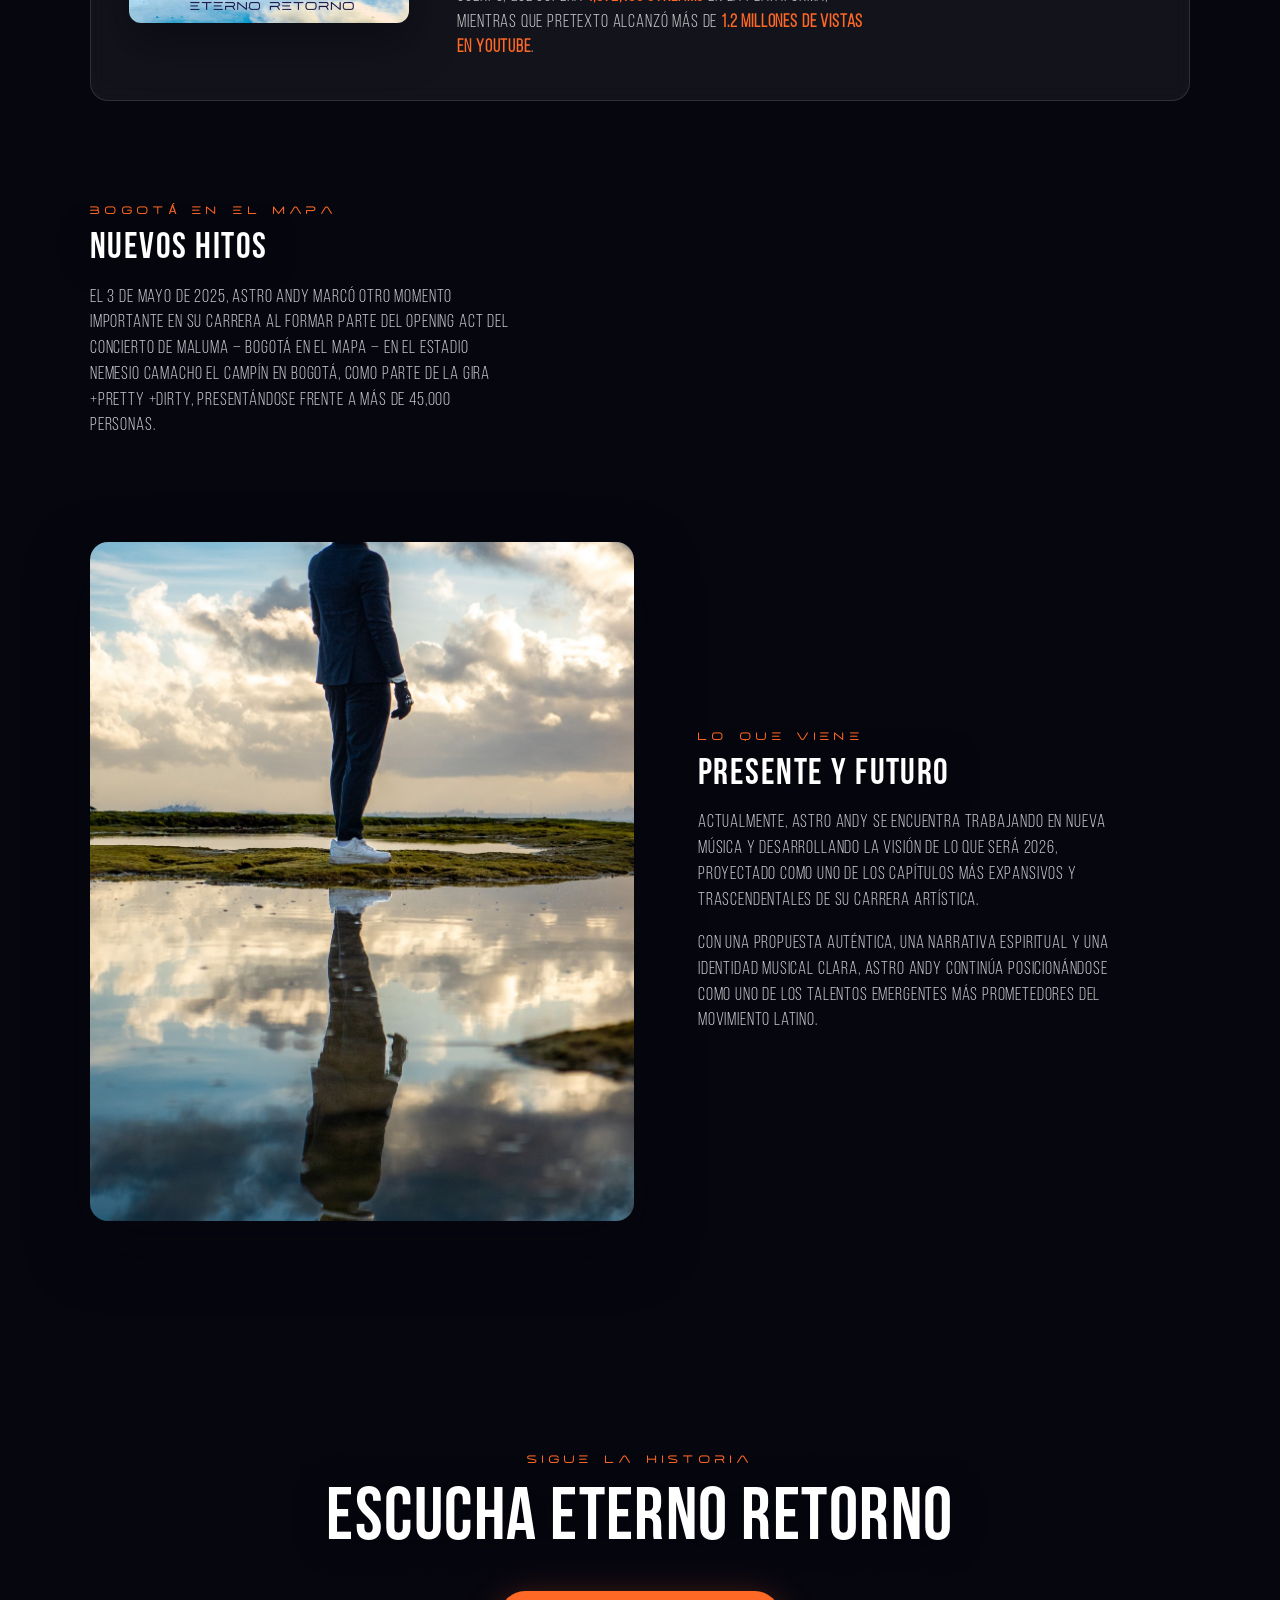
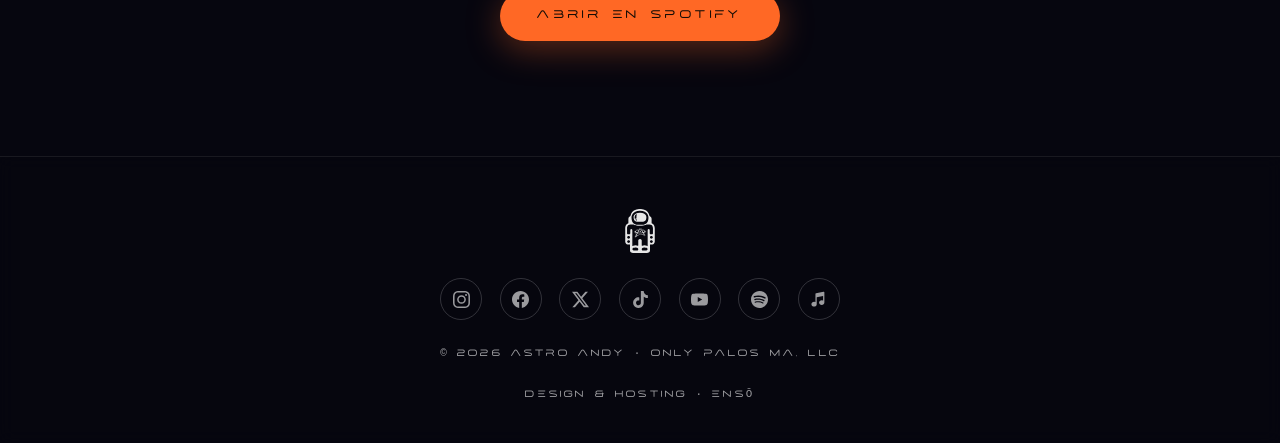
==== commit b14eb786: "galaxy: replace Stardust Trail with Attraction Float cursor effect (designer-reference physics); bum" ====
--- a/bio.html
+++ b/bio.html
@@ -7,9 +7,9 @@
   <title>Astro Andy – Bio</title>
   <meta name="description" content="La historia de Astro Andy – de Andrey Philip a Eterno Retorno: giras por Latinoamérica y Europa, residencia en HÏ Ibiza y escenarios ante decenas de miles.">
   <link rel="icon" href="assets/logo/2c.svg">
-  <link rel="stylesheet" href="site.css?v=20260702b">
-  <script src="galaxy.js?v=20260702b" defer></script>
-  <script src="site.js?v=20260702b" defer></script>
+  <link rel="stylesheet" href="site.css?v=20260703a">
+  <script src="galaxy.js?v=20260703a" defer></script>
+  <script src="site.js?v=20260703a" defer></script>
   <style>
     /* ---------- bio page-specific ---------- */
     .sr-only { position:absolute; width:1px; height:1px; padding:0; margin:-1px; overflow:hidden; clip:rect(0 0 0 0); white-space:nowrap; border:0; }
